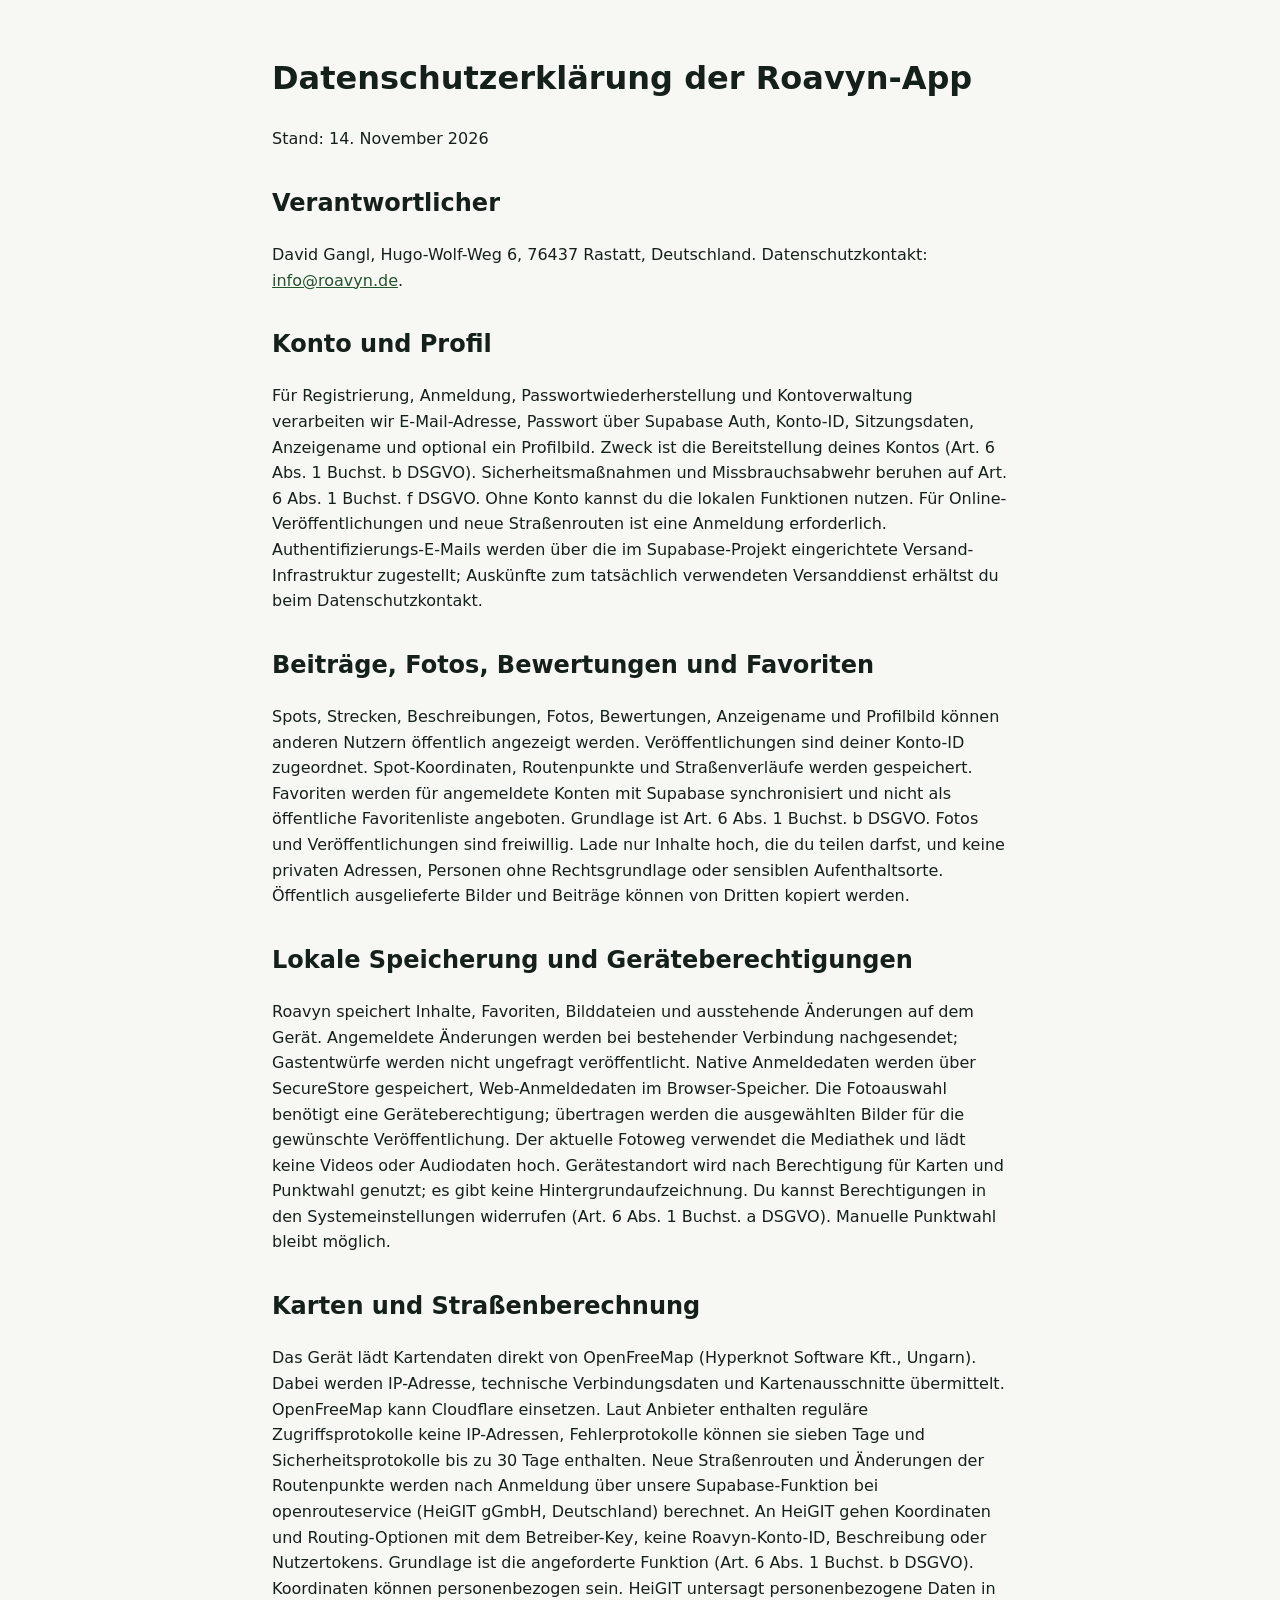
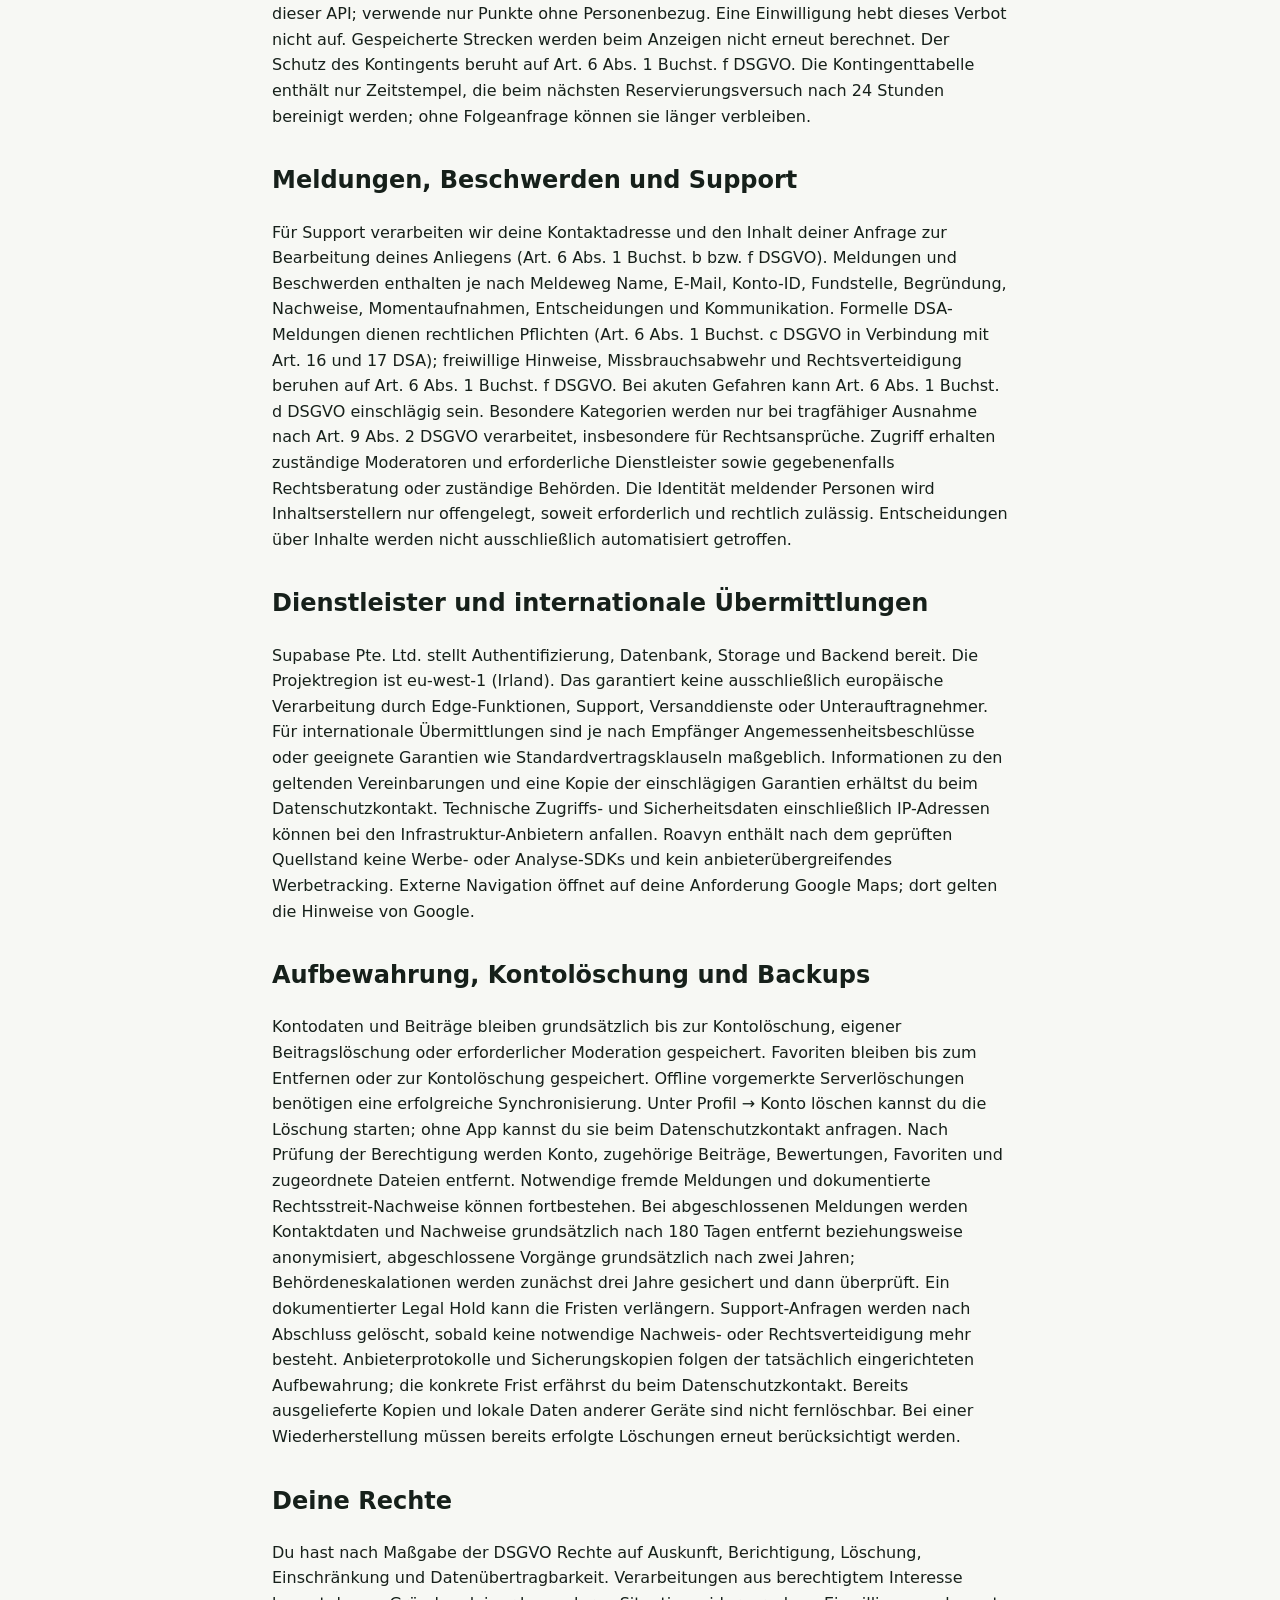
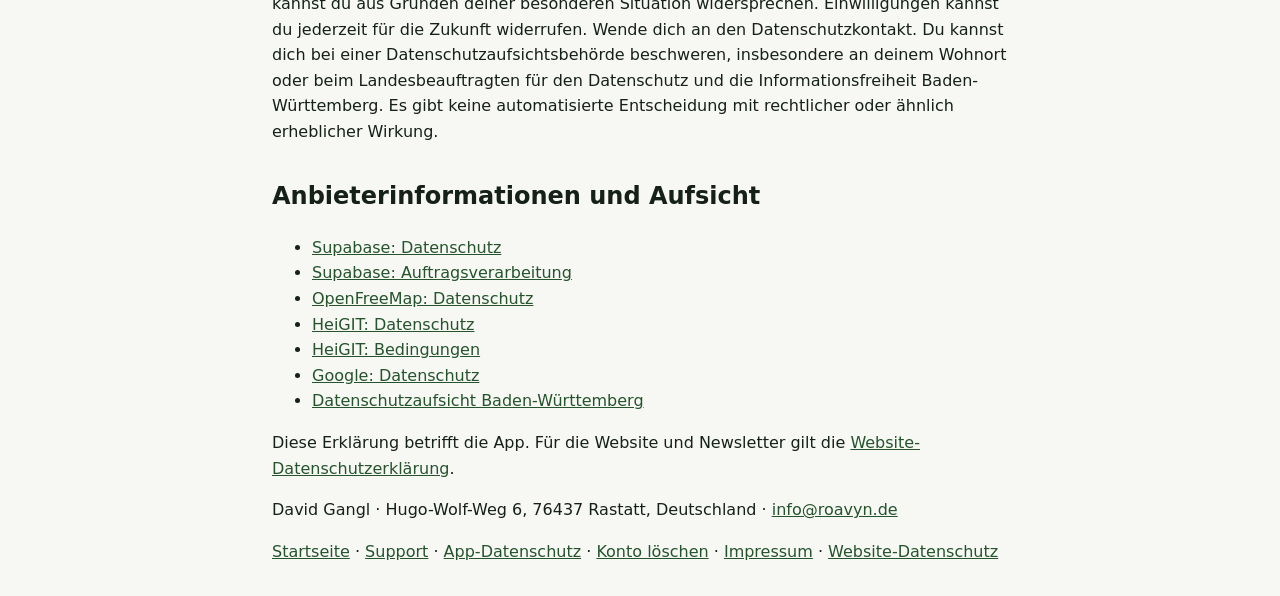
==== app-datenschutz/index.html @ ca711787 "Publish public app support privacy and account deletion pages" ====
<!doctype html>
<html lang="de"><meta charset="utf-8"><meta name="viewport" content="width=device-width, initial-scale=1"><title>App-Datenschutz – Roavyn</title><style>body{margin:0 auto;max-width:46rem;padding:2rem 1.25rem;font:1rem/1.6 system-ui,sans-serif;color:#16201a;background:#f7f8f4}a{color:#24532c}h2{margin-top:2rem}</style><main><h1>Datenschutzerklärung der Roavyn-App</h1><p>Stand: 14. November 2026</p><h2>Verantwortlicher</h2><p>David Gangl, Hugo-Wolf-Weg 6, 76437 Rastatt, Deutschland. Datenschutzkontakt: <a href="mailto:info@roavyn.de">info@roavyn.de</a>.</p><h2>Konto und Profil</h2><p>Für Registrierung, Anmeldung, Passwortwiederherstellung und Kontoverwaltung verarbeiten wir E-Mail-Adresse, Passwort über Supabase Auth, Konto-ID, Sitzungsdaten, Anzeigename und optional ein Profilbild. Zweck ist die Bereitstellung deines Kontos (Art. 6 Abs. 1 Buchst. b DSGVO). Sicherheitsmaßnahmen und Missbrauchsabwehr beruhen auf Art. 6 Abs. 1 Buchst. f DSGVO. Ohne Konto kannst du die lokalen Funktionen nutzen. Für Online-Veröffentlichungen und neue Straßenrouten ist eine Anmeldung erforderlich. Authentifizierungs-E-Mails werden über die im Supabase-Projekt eingerichtete Versand-Infrastruktur zugestellt; Auskünfte zum tatsächlich verwendeten Versanddienst erhältst du beim Datenschutzkontakt.</p><h2>Beiträge, Fotos, Bewertungen und Favoriten</h2><p>Spots, Strecken, Beschreibungen, Fotos, Bewertungen, Anzeigename und Profilbild können anderen Nutzern öffentlich angezeigt werden. Veröffentlichungen sind deiner Konto-ID zugeordnet. Spot-Koordinaten, Routenpunkte und Straßenverläufe werden gespeichert. Favoriten werden für angemeldete Konten mit Supabase synchronisiert und nicht als öffentliche Favoritenliste angeboten. Grundlage ist Art. 6 Abs. 1 Buchst. b DSGVO. Fotos und Veröffentlichungen sind freiwillig. Lade nur Inhalte hoch, die du teilen darfst, und keine privaten Adressen, Personen ohne Rechtsgrundlage oder sensiblen Aufenthaltsorte. Öffentlich ausgelieferte Bilder und Beiträge können von Dritten kopiert werden.</p><h2>Lokale Speicherung und Geräteberechtigungen</h2><p>Roavyn speichert Inhalte, Favoriten, Bilddateien und ausstehende Änderungen auf dem Gerät. Angemeldete Änderungen werden bei bestehender Verbindung nachgesendet; Gastentwürfe werden nicht ungefragt veröffentlicht. Native Anmeldedaten werden über SecureStore gespeichert, Web-Anmeldedaten im Browser-Speicher. Die Fotoauswahl benötigt eine Geräteberechtigung; übertragen werden die ausgewählten Bilder für die gewünschte Veröffentlichung. Der aktuelle Fotoweg verwendet die Mediathek und lädt keine Videos oder Audiodaten hoch. Gerätestandort wird nach Berechtigung für Karten und Punktwahl genutzt; es gibt keine Hintergrundaufzeichnung. Du kannst Berechtigungen in den Systemeinstellungen widerrufen (Art. 6 Abs. 1 Buchst. a DSGVO). Manuelle Punktwahl bleibt möglich.</p><h2>Karten und Straßenberechnung</h2><p>Das Gerät lädt Kartendaten direkt von OpenFreeMap (Hyperknot Software Kft., Ungarn). Dabei werden IP-Adresse, technische Verbindungsdaten und Kartenausschnitte übermittelt. OpenFreeMap kann Cloudflare einsetzen. Laut Anbieter enthalten reguläre Zugriffsprotokolle keine IP-Adressen, Fehlerprotokolle können sie sieben Tage und Sicherheitsprotokolle bis zu 30 Tage enthalten. Neue Straßenrouten und Änderungen der Routenpunkte werden nach Anmeldung über unsere Supabase-Funktion bei openrouteservice (HeiGIT gGmbH, Deutschland) berechnet. An HeiGIT gehen Koordinaten und Routing-Optionen mit dem Betreiber-Key, keine Roavyn-Konto-ID, Beschreibung oder Nutzertokens. Grundlage ist die angeforderte Funktion (Art. 6 Abs. 1 Buchst. b DSGVO). Koordinaten können personenbezogen sein. HeiGIT untersagt personenbezogene Daten in dieser API; verwende nur Punkte ohne Personenbezug. Eine Einwilligung hebt dieses Verbot nicht auf. Gespeicherte Strecken werden beim Anzeigen nicht erneut berechnet. Der Schutz des Kontingents beruht auf Art. 6 Abs. 1 Buchst. f DSGVO. Die Kontingenttabelle enthält nur Zeitstempel, die beim nächsten Reservierungsversuch nach 24 Stunden bereinigt werden; ohne Folgeanfrage können sie länger verbleiben.</p><h2>Meldungen, Beschwerden und Support</h2><p>Für Support verarbeiten wir deine Kontaktadresse und den Inhalt deiner Anfrage zur Bearbeitung deines Anliegens (Art. 6 Abs. 1 Buchst. b bzw. f DSGVO). Meldungen und Beschwerden enthalten je nach Meldeweg Name, E-Mail, Konto-ID, Fundstelle, Begründung, Nachweise, Momentaufnahmen, Entscheidungen und Kommunikation. Formelle DSA-Meldungen dienen rechtlichen Pflichten (Art. 6 Abs. 1 Buchst. c DSGVO in Verbindung mit Art. 16 und 17 DSA); freiwillige Hinweise, Missbrauchsabwehr und Rechtsverteidigung beruhen auf Art. 6 Abs. 1 Buchst. f DSGVO. Bei akuten Gefahren kann Art. 6 Abs. 1 Buchst. d DSGVO einschlägig sein. Besondere Kategorien werden nur bei tragfähiger Ausnahme nach Art. 9 Abs. 2 DSGVO verarbeitet, insbesondere für Rechtsansprüche. Zugriff erhalten zuständige Moderatoren und erforderliche Dienstleister sowie gegebenenfalls Rechtsberatung oder zuständige Behörden. Die Identität meldender Personen wird Inhaltserstellern nur offengelegt, soweit erforderlich und rechtlich zulässig. Entscheidungen über Inhalte werden nicht ausschließlich automatisiert getroffen.</p><h2>Dienstleister und internationale Übermittlungen</h2><p>Supabase Pte. Ltd. stellt Authentifizierung, Datenbank, Storage und Backend bereit. Die Projektregion ist eu-west-1 (Irland). Das garantiert keine ausschließlich europäische Verarbeitung durch Edge-Funktionen, Support, Versanddienste oder Unterauftragnehmer. Für internationale Übermittlungen sind je nach Empfänger Angemessenheitsbeschlüsse oder geeignete Garantien wie Standardvertragsklauseln maßgeblich. Informationen zu den geltenden Vereinbarungen und eine Kopie der einschlägigen Garantien erhältst du beim Datenschutzkontakt. Technische Zugriffs- und Sicherheitsdaten einschließlich IP-Adressen können bei den Infrastruktur-Anbietern anfallen. Roavyn enthält nach dem geprüften Quellstand keine Werbe- oder Analyse-SDKs und kein anbieterübergreifendes Werbetracking. Externe Navigation öffnet auf deine Anforderung Google Maps; dort gelten die Hinweise von Google.</p><h2>Aufbewahrung, Kontolöschung und Backups</h2><p>Kontodaten und Beiträge bleiben grundsätzlich bis zur Kontolöschung, eigener Beitragslöschung oder erforderlicher Moderation gespeichert. Favoriten bleiben bis zum Entfernen oder zur Kontolöschung gespeichert. Offline vorgemerkte Serverlöschungen benötigen eine erfolgreiche Synchronisierung. Unter Profil → Konto löschen kannst du die Löschung starten; ohne App kannst du sie beim Datenschutzkontakt anfragen. Nach Prüfung der Berechtigung werden Konto, zugehörige Beiträge, Bewertungen, Favoriten und zugeordnete Dateien entfernt. Notwendige fremde Meldungen und dokumentierte Rechtsstreit-Nachweise können fortbestehen. Bei abgeschlossenen Meldungen werden Kontaktdaten und Nachweise grundsätzlich nach 180 Tagen entfernt beziehungsweise anonymisiert, abgeschlossene Vorgänge grundsätzlich nach zwei Jahren; Behördeneskalationen werden zunächst drei Jahre gesichert und dann überprüft. Ein dokumentierter Legal Hold kann die Fristen verlängern. Support-Anfragen werden nach Abschluss gelöscht, sobald keine notwendige Nachweis- oder Rechtsverteidigung mehr besteht. Anbieterprotokolle und Sicherungskopien folgen der tatsächlich eingerichteten Aufbewahrung; die konkrete Frist erfährst du beim Datenschutzkontakt. Bereits ausgelieferte Kopien und lokale Daten anderer Geräte sind nicht fernlöschbar. Bei einer Wiederherstellung müssen bereits erfolgte Löschungen erneut berücksichtigt werden.</p><h2>Deine Rechte</h2><p>Du hast nach Maßgabe der DSGVO Rechte auf Auskunft, Berichtigung, Löschung, Einschränkung und Datenübertragbarkeit. Verarbeitungen aus berechtigtem Interesse kannst du aus Gründen deiner besonderen Situation widersprechen. Einwilligungen kannst du jederzeit für die Zukunft widerrufen. Wende dich an den Datenschutzkontakt. Du kannst dich bei einer Datenschutzaufsichtsbehörde beschweren, insbesondere an deinem Wohnort oder beim Landesbeauftragten für den Datenschutz und die Informationsfreiheit Baden-Württemberg. Es gibt keine automatisierte Entscheidung mit rechtlicher oder ähnlich erheblicher Wirkung.</p><h2>Anbieterinformationen und Aufsicht</h2><ul><li><a href="https://supabase.com/privacy">Supabase: Datenschutz</a></li><li><a href="https://supabase.com/legal/dpa">Supabase: Auftragsverarbeitung</a></li><li><a href="https://openfreemap.org/privacy/">OpenFreeMap: Datenschutz</a></li><li><a href="https://heigit.org/privacy-policy/">HeiGIT: Datenschutz</a></li><li><a href="https://account.heigit.org/info/tos">HeiGIT: Bedingungen</a></li><li><a href="https://policies.google.com/privacy">Google: Datenschutz</a></li><li><a href="https://www.baden-wuerttemberg.datenschutz.de/">Datenschutzaufsicht Baden-Württemberg</a></li></ul><p>Diese Erklärung betrifft die App. Für die Website und Newsletter gilt die <a href="/datenschutz.html">Website-Datenschutzerklärung</a>.</p><footer><p>David Gangl · Hugo-Wolf-Weg 6, 76437 Rastatt, Deutschland · <a href="mailto:info@roavyn.de">info@roavyn.de</a></p><nav aria-label="Support und Rechtliches"><a href="/">Startseite</a> · <a href="/support/">Support</a> · <a href="/app-datenschutz/">App-Datenschutz</a> · <a href="/konto-loeschen/">Konto löschen</a> · <a href="/impressum.html">Impressum</a> · <a href="/datenschutz.html">Website-Datenschutz</a></nav></footer></main></html>
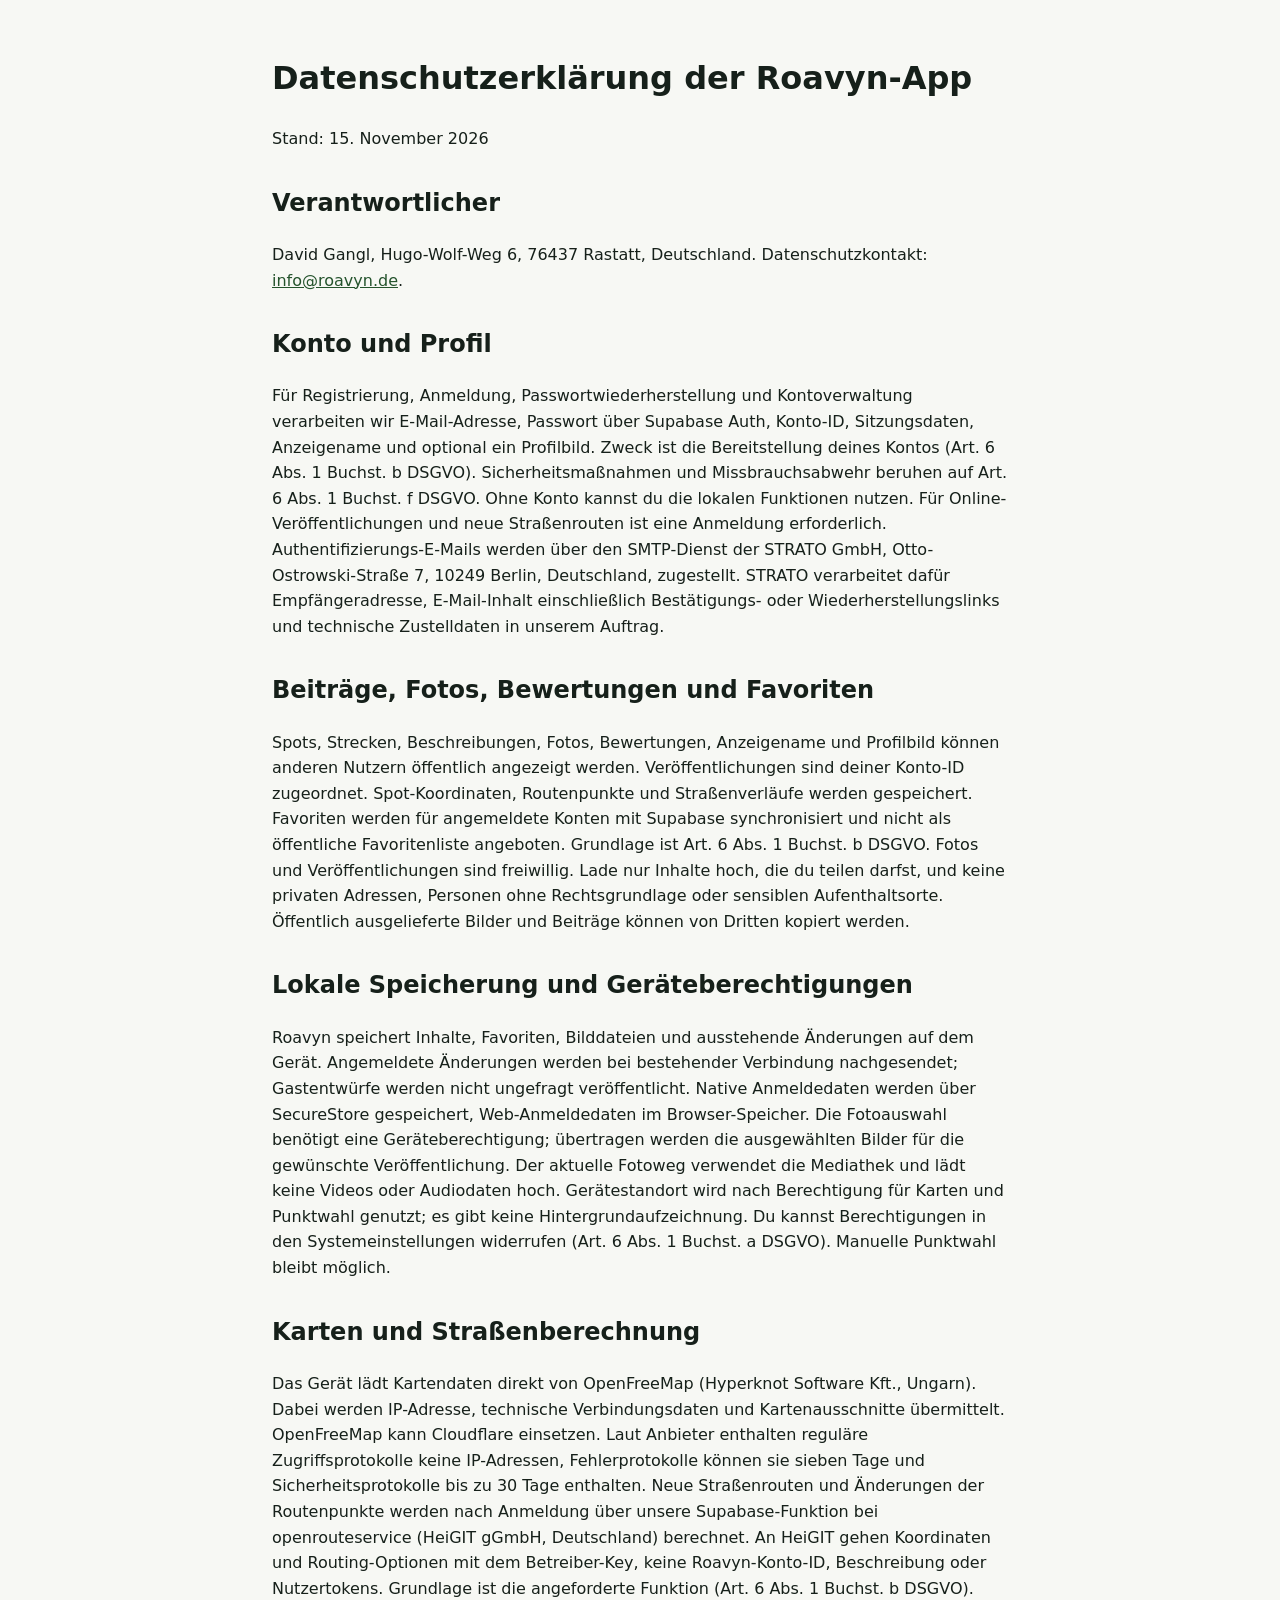
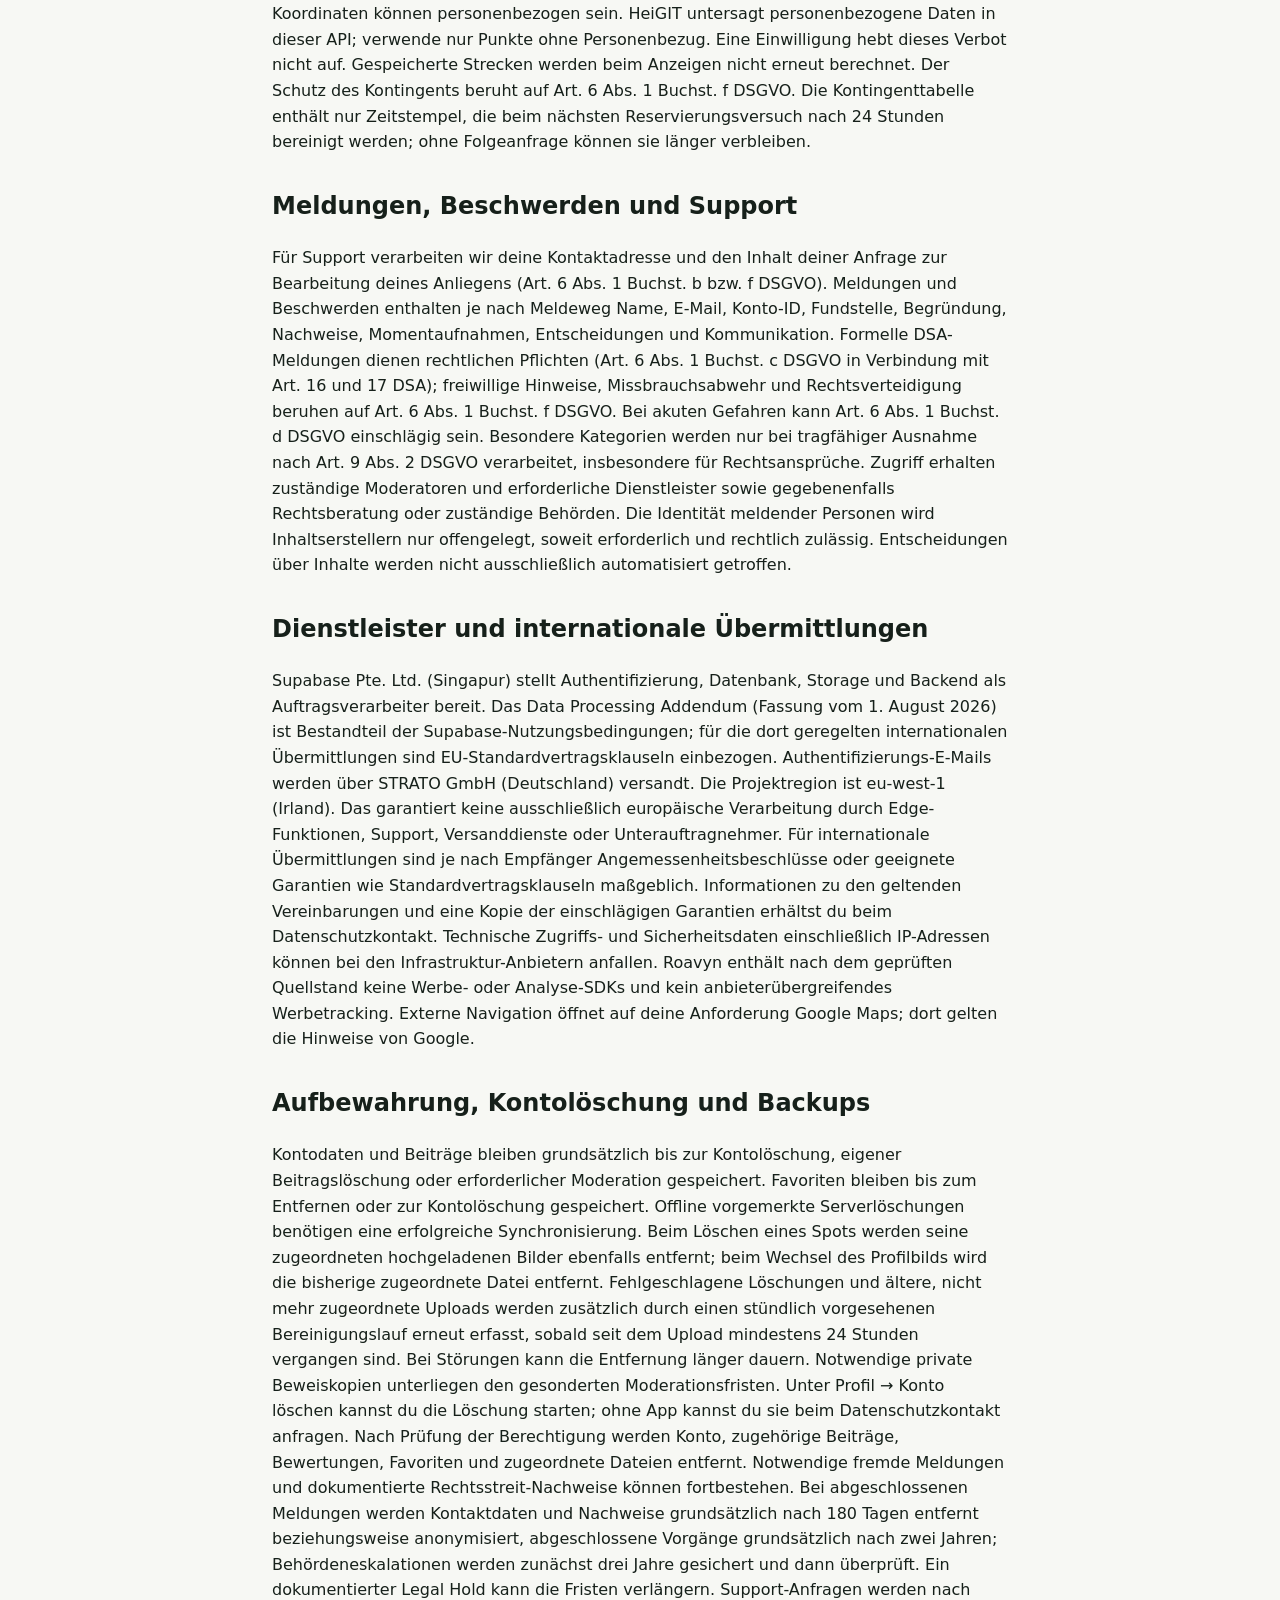
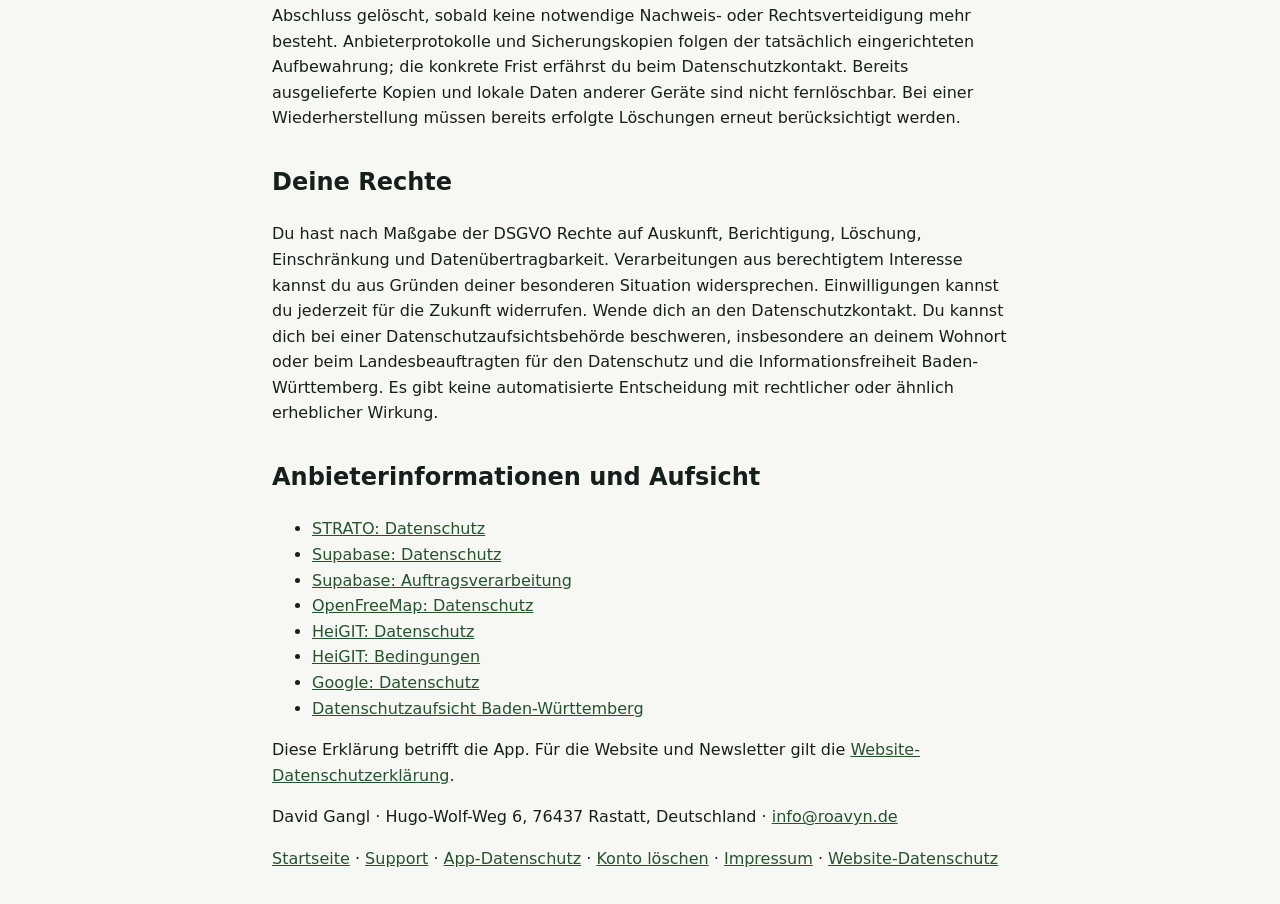
==== commit f7d71c18: "Clarify app privacy providers and image deletion" ====
--- a/app-datenschutz/index.html
+++ b/app-datenschutz/index.html
@@ -1,2 +1,2 @@
 <!doctype html>
-<html lang="de"><meta charset="utf-8"><meta name="viewport" content="width=device-width, initial-scale=1"><title>App-Datenschutz – Roavyn</title><style>body{margin:0 auto;max-width:46rem;padding:2rem 1.25rem;font:1rem/1.6 system-ui,sans-serif;color:#16201a;background:#f7f8f4}a{color:#24532c}h2{margin-top:2rem}</style><main><h1>Datenschutzerklärung der Roavyn-App</h1><p>Stand: 14. November 2026</p><h2>Verantwortlicher</h2><p>David Gangl, Hugo-Wolf-Weg 6, 76437 Rastatt, Deutschland. Datenschutzkontakt: <a href="mailto:info@roavyn.de">info@roavyn.de</a>.</p><h2>Konto und Profil</h2><p>Für Registrierung, Anmeldung, Passwortwiederherstellung und Kontoverwaltung verarbeiten wir E-Mail-Adresse, Passwort über Supabase Auth, Konto-ID, Sitzungsdaten, Anzeigename und optional ein Profilbild. Zweck ist die Bereitstellung deines Kontos (Art. 6 Abs. 1 Buchst. b DSGVO). Sicherheitsmaßnahmen und Missbrauchsabwehr beruhen auf Art. 6 Abs. 1 Buchst. f DSGVO. Ohne Konto kannst du die lokalen Funktionen nutzen. Für Online-Veröffentlichungen und neue Straßenrouten ist eine Anmeldung erforderlich. Authentifizierungs-E-Mails werden über die im Supabase-Projekt eingerichtete Versand-Infrastruktur zugestellt; Auskünfte zum tatsächlich verwendeten Versanddienst erhältst du beim Datenschutzkontakt.</p><h2>Beiträge, Fotos, Bewertungen und Favoriten</h2><p>Spots, Strecken, Beschreibungen, Fotos, Bewertungen, Anzeigename und Profilbild können anderen Nutzern öffentlich angezeigt werden. Veröffentlichungen sind deiner Konto-ID zugeordnet. Spot-Koordinaten, Routenpunkte und Straßenverläufe werden gespeichert. Favoriten werden für angemeldete Konten mit Supabase synchronisiert und nicht als öffentliche Favoritenliste angeboten. Grundlage ist Art. 6 Abs. 1 Buchst. b DSGVO. Fotos und Veröffentlichungen sind freiwillig. Lade nur Inhalte hoch, die du teilen darfst, und keine privaten Adressen, Personen ohne Rechtsgrundlage oder sensiblen Aufenthaltsorte. Öffentlich ausgelieferte Bilder und Beiträge können von Dritten kopiert werden.</p><h2>Lokale Speicherung und Geräteberechtigungen</h2><p>Roavyn speichert Inhalte, Favoriten, Bilddateien und ausstehende Änderungen auf dem Gerät. Angemeldete Änderungen werden bei bestehender Verbindung nachgesendet; Gastentwürfe werden nicht ungefragt veröffentlicht. Native Anmeldedaten werden über SecureStore gespeichert, Web-Anmeldedaten im Browser-Speicher. Die Fotoauswahl benötigt eine Geräteberechtigung; übertragen werden die ausgewählten Bilder für die gewünschte Veröffentlichung. Der aktuelle Fotoweg verwendet die Mediathek und lädt keine Videos oder Audiodaten hoch. Gerätestandort wird nach Berechtigung für Karten und Punktwahl genutzt; es gibt keine Hintergrundaufzeichnung. Du kannst Berechtigungen in den Systemeinstellungen widerrufen (Art. 6 Abs. 1 Buchst. a DSGVO). Manuelle Punktwahl bleibt möglich.</p><h2>Karten und Straßenberechnung</h2><p>Das Gerät lädt Kartendaten direkt von OpenFreeMap (Hyperknot Software Kft., Ungarn). Dabei werden IP-Adresse, technische Verbindungsdaten und Kartenausschnitte übermittelt. OpenFreeMap kann Cloudflare einsetzen. Laut Anbieter enthalten reguläre Zugriffsprotokolle keine IP-Adressen, Fehlerprotokolle können sie sieben Tage und Sicherheitsprotokolle bis zu 30 Tage enthalten. Neue Straßenrouten und Änderungen der Routenpunkte werden nach Anmeldung über unsere Supabase-Funktion bei openrouteservice (HeiGIT gGmbH, Deutschland) berechnet. An HeiGIT gehen Koordinaten und Routing-Optionen mit dem Betreiber-Key, keine Roavyn-Konto-ID, Beschreibung oder Nutzertokens. Grundlage ist die angeforderte Funktion (Art. 6 Abs. 1 Buchst. b DSGVO). Koordinaten können personenbezogen sein. HeiGIT untersagt personenbezogene Daten in dieser API; verwende nur Punkte ohne Personenbezug. Eine Einwilligung hebt dieses Verbot nicht auf. Gespeicherte Strecken werden beim Anzeigen nicht erneut berechnet. Der Schutz des Kontingents beruht auf Art. 6 Abs. 1 Buchst. f DSGVO. Die Kontingenttabelle enthält nur Zeitstempel, die beim nächsten Reservierungsversuch nach 24 Stunden bereinigt werden; ohne Folgeanfrage können sie länger verbleiben.</p><h2>Meldungen, Beschwerden und Support</h2><p>Für Support verarbeiten wir deine Kontaktadresse und den Inhalt deiner Anfrage zur Bearbeitung deines Anliegens (Art. 6 Abs. 1 Buchst. b bzw. f DSGVO). Meldungen und Beschwerden enthalten je nach Meldeweg Name, E-Mail, Konto-ID, Fundstelle, Begründung, Nachweise, Momentaufnahmen, Entscheidungen und Kommunikation. Formelle DSA-Meldungen dienen rechtlichen Pflichten (Art. 6 Abs. 1 Buchst. c DSGVO in Verbindung mit Art. 16 und 17 DSA); freiwillige Hinweise, Missbrauchsabwehr und Rechtsverteidigung beruhen auf Art. 6 Abs. 1 Buchst. f DSGVO. Bei akuten Gefahren kann Art. 6 Abs. 1 Buchst. d DSGVO einschlägig sein. Besondere Kategorien werden nur bei tragfähiger Ausnahme nach Art. 9 Abs. 2 DSGVO verarbeitet, insbesondere für Rechtsansprüche. Zugriff erhalten zuständige Moderatoren und erforderliche Dienstleister sowie gegebenenfalls Rechtsberatung oder zuständige Behörden. Die Identität meldender Personen wird Inhaltserstellern nur offengelegt, soweit erforderlich und rechtlich zulässig. Entscheidungen über Inhalte werden nicht ausschließlich automatisiert getroffen.</p><h2>Dienstleister und internationale Übermittlungen</h2><p>Supabase Pte. Ltd. stellt Authentifizierung, Datenbank, Storage und Backend bereit. Die Projektregion ist eu-west-1 (Irland). Das garantiert keine ausschließlich europäische Verarbeitung durch Edge-Funktionen, Support, Versanddienste oder Unterauftragnehmer. Für internationale Übermittlungen sind je nach Empfänger Angemessenheitsbeschlüsse oder geeignete Garantien wie Standardvertragsklauseln maßgeblich. Informationen zu den geltenden Vereinbarungen und eine Kopie der einschlägigen Garantien erhältst du beim Datenschutzkontakt. Technische Zugriffs- und Sicherheitsdaten einschließlich IP-Adressen können bei den Infrastruktur-Anbietern anfallen. Roavyn enthält nach dem geprüften Quellstand keine Werbe- oder Analyse-SDKs und kein anbieterübergreifendes Werbetracking. Externe Navigation öffnet auf deine Anforderung Google Maps; dort gelten die Hinweise von Google.</p><h2>Aufbewahrung, Kontolöschung und Backups</h2><p>Kontodaten und Beiträge bleiben grundsätzlich bis zur Kontolöschung, eigener Beitragslöschung oder erforderlicher Moderation gespeichert. Favoriten bleiben bis zum Entfernen oder zur Kontolöschung gespeichert. Offline vorgemerkte Serverlöschungen benötigen eine erfolgreiche Synchronisierung. Unter Profil → Konto löschen kannst du die Löschung starten; ohne App kannst du sie beim Datenschutzkontakt anfragen. Nach Prüfung der Berechtigung werden Konto, zugehörige Beiträge, Bewertungen, Favoriten und zugeordnete Dateien entfernt. Notwendige fremde Meldungen und dokumentierte Rechtsstreit-Nachweise können fortbestehen. Bei abgeschlossenen Meldungen werden Kontaktdaten und Nachweise grundsätzlich nach 180 Tagen entfernt beziehungsweise anonymisiert, abgeschlossene Vorgänge grundsätzlich nach zwei Jahren; Behördeneskalationen werden zunächst drei Jahre gesichert und dann überprüft. Ein dokumentierter Legal Hold kann die Fristen verlängern. Support-Anfragen werden nach Abschluss gelöscht, sobald keine notwendige Nachweis- oder Rechtsverteidigung mehr besteht. Anbieterprotokolle und Sicherungskopien folgen der tatsächlich eingerichteten Aufbewahrung; die konkrete Frist erfährst du beim Datenschutzkontakt. Bereits ausgelieferte Kopien und lokale Daten anderer Geräte sind nicht fernlöschbar. Bei einer Wiederherstellung müssen bereits erfolgte Löschungen erneut berücksichtigt werden.</p><h2>Deine Rechte</h2><p>Du hast nach Maßgabe der DSGVO Rechte auf Auskunft, Berichtigung, Löschung, Einschränkung und Datenübertragbarkeit. Verarbeitungen aus berechtigtem Interesse kannst du aus Gründen deiner besonderen Situation widersprechen. Einwilligungen kannst du jederzeit für die Zukunft widerrufen. Wende dich an den Datenschutzkontakt. Du kannst dich bei einer Datenschutzaufsichtsbehörde beschweren, insbesondere an deinem Wohnort oder beim Landesbeauftragten für den Datenschutz und die Informationsfreiheit Baden-Württemberg. Es gibt keine automatisierte Entscheidung mit rechtlicher oder ähnlich erheblicher Wirkung.</p><h2>Anbieterinformationen und Aufsicht</h2><ul><li><a href="https://supabase.com/privacy">Supabase: Datenschutz</a></li><li><a href="https://supabase.com/legal/dpa">Supabase: Auftragsverarbeitung</a></li><li><a href="https://openfreemap.org/privacy/">OpenFreeMap: Datenschutz</a></li><li><a href="https://heigit.org/privacy-policy/">HeiGIT: Datenschutz</a></li><li><a href="https://account.heigit.org/info/tos">HeiGIT: Bedingungen</a></li><li><a href="https://policies.google.com/privacy">Google: Datenschutz</a></li><li><a href="https://www.baden-wuerttemberg.datenschutz.de/">Datenschutzaufsicht Baden-Württemberg</a></li></ul><p>Diese Erklärung betrifft die App. Für die Website und Newsletter gilt die <a href="/datenschutz.html">Website-Datenschutzerklärung</a>.</p><footer><p>David Gangl · Hugo-Wolf-Weg 6, 76437 Rastatt, Deutschland · <a href="mailto:info@roavyn.de">info@roavyn.de</a></p><nav aria-label="Support und Rechtliches"><a href="/">Startseite</a> · <a href="/support/">Support</a> · <a href="/app-datenschutz/">App-Datenschutz</a> · <a href="/konto-loeschen/">Konto löschen</a> · <a href="/impressum.html">Impressum</a> · <a href="/datenschutz.html">Website-Datenschutz</a></nav></footer></main></html>
+<html lang="de"><meta charset="utf-8"><meta name="viewport" content="width=device-width, initial-scale=1"><title>App-Datenschutz – Roavyn</title><style>body{margin:0 auto;max-width:46rem;padding:2rem 1.25rem;font:1rem/1.6 system-ui,sans-serif;color:#16201a;background:#f7f8f4}a{color:#24532c}h2{margin-top:2rem}</style><main><h1>Datenschutzerklärung der Roavyn-App</h1><p>Stand: 15. November 2026</p><h2>Verantwortlicher</h2><p>David Gangl, Hugo-Wolf-Weg 6, 76437 Rastatt, Deutschland. Datenschutzkontakt: <a href="mailto:info@roavyn.de">info@roavyn.de</a>.</p><h2>Konto und Profil</h2><p>Für Registrierung, Anmeldung, Passwortwiederherstellung und Kontoverwaltung verarbeiten wir E-Mail-Adresse, Passwort über Supabase Auth, Konto-ID, Sitzungsdaten, Anzeigename und optional ein Profilbild. Zweck ist die Bereitstellung deines Kontos (Art. 6 Abs. 1 Buchst. b DSGVO). Sicherheitsmaßnahmen und Missbrauchsabwehr beruhen auf Art. 6 Abs. 1 Buchst. f DSGVO. Ohne Konto kannst du die lokalen Funktionen nutzen. Für Online-Veröffentlichungen und neue Straßenrouten ist eine Anmeldung erforderlich. Authentifizierungs-E-Mails werden über den SMTP-Dienst der STRATO GmbH, Otto-Ostrowski-Straße 7, 10249 Berlin, Deutschland, zugestellt. STRATO verarbeitet dafür Empfängeradresse, E-Mail-Inhalt einschließlich Bestätigungs- oder Wiederherstellungslinks und technische Zustelldaten in unserem Auftrag.</p><h2>Beiträge, Fotos, Bewertungen und Favoriten</h2><p>Spots, Strecken, Beschreibungen, Fotos, Bewertungen, Anzeigename und Profilbild können anderen Nutzern öffentlich angezeigt werden. Veröffentlichungen sind deiner Konto-ID zugeordnet. Spot-Koordinaten, Routenpunkte und Straßenverläufe werden gespeichert. Favoriten werden für angemeldete Konten mit Supabase synchronisiert und nicht als öffentliche Favoritenliste angeboten. Grundlage ist Art. 6 Abs. 1 Buchst. b DSGVO. Fotos und Veröffentlichungen sind freiwillig. Lade nur Inhalte hoch, die du teilen darfst, und keine privaten Adressen, Personen ohne Rechtsgrundlage oder sensiblen Aufenthaltsorte. Öffentlich ausgelieferte Bilder und Beiträge können von Dritten kopiert werden.</p><h2>Lokale Speicherung und Geräteberechtigungen</h2><p>Roavyn speichert Inhalte, Favoriten, Bilddateien und ausstehende Änderungen auf dem Gerät. Angemeldete Änderungen werden bei bestehender Verbindung nachgesendet; Gastentwürfe werden nicht ungefragt veröffentlicht. Native Anmeldedaten werden über SecureStore gespeichert, Web-Anmeldedaten im Browser-Speicher. Die Fotoauswahl benötigt eine Geräteberechtigung; übertragen werden die ausgewählten Bilder für die gewünschte Veröffentlichung. Der aktuelle Fotoweg verwendet die Mediathek und lädt keine Videos oder Audiodaten hoch. Gerätestandort wird nach Berechtigung für Karten und Punktwahl genutzt; es gibt keine Hintergrundaufzeichnung. Du kannst Berechtigungen in den Systemeinstellungen widerrufen (Art. 6 Abs. 1 Buchst. a DSGVO). Manuelle Punktwahl bleibt möglich.</p><h2>Karten und Straßenberechnung</h2><p>Das Gerät lädt Kartendaten direkt von OpenFreeMap (Hyperknot Software Kft., Ungarn). Dabei werden IP-Adresse, technische Verbindungsdaten und Kartenausschnitte übermittelt. OpenFreeMap kann Cloudflare einsetzen. Laut Anbieter enthalten reguläre Zugriffsprotokolle keine IP-Adressen, Fehlerprotokolle können sie sieben Tage und Sicherheitsprotokolle bis zu 30 Tage enthalten. Neue Straßenrouten und Änderungen der Routenpunkte werden nach Anmeldung über unsere Supabase-Funktion bei openrouteservice (HeiGIT gGmbH, Deutschland) berechnet. An HeiGIT gehen Koordinaten und Routing-Optionen mit dem Betreiber-Key, keine Roavyn-Konto-ID, Beschreibung oder Nutzertokens. Grundlage ist die angeforderte Funktion (Art. 6 Abs. 1 Buchst. b DSGVO). Koordinaten können personenbezogen sein. HeiGIT untersagt personenbezogene Daten in dieser API; verwende nur Punkte ohne Personenbezug. Eine Einwilligung hebt dieses Verbot nicht auf. Gespeicherte Strecken werden beim Anzeigen nicht erneut berechnet. Der Schutz des Kontingents beruht auf Art. 6 Abs. 1 Buchst. f DSGVO. Die Kontingenttabelle enthält nur Zeitstempel, die beim nächsten Reservierungsversuch nach 24 Stunden bereinigt werden; ohne Folgeanfrage können sie länger verbleiben.</p><h2>Meldungen, Beschwerden und Support</h2><p>Für Support verarbeiten wir deine Kontaktadresse und den Inhalt deiner Anfrage zur Bearbeitung deines Anliegens (Art. 6 Abs. 1 Buchst. b bzw. f DSGVO). Meldungen und Beschwerden enthalten je nach Meldeweg Name, E-Mail, Konto-ID, Fundstelle, Begründung, Nachweise, Momentaufnahmen, Entscheidungen und Kommunikation. Formelle DSA-Meldungen dienen rechtlichen Pflichten (Art. 6 Abs. 1 Buchst. c DSGVO in Verbindung mit Art. 16 und 17 DSA); freiwillige Hinweise, Missbrauchsabwehr und Rechtsverteidigung beruhen auf Art. 6 Abs. 1 Buchst. f DSGVO. Bei akuten Gefahren kann Art. 6 Abs. 1 Buchst. d DSGVO einschlägig sein. Besondere Kategorien werden nur bei tragfähiger Ausnahme nach Art. 9 Abs. 2 DSGVO verarbeitet, insbesondere für Rechtsansprüche. Zugriff erhalten zuständige Moderatoren und erforderliche Dienstleister sowie gegebenenfalls Rechtsberatung oder zuständige Behörden. Die Identität meldender Personen wird Inhaltserstellern nur offengelegt, soweit erforderlich und rechtlich zulässig. Entscheidungen über Inhalte werden nicht ausschließlich automatisiert getroffen.</p><h2>Dienstleister und internationale Übermittlungen</h2><p>Supabase Pte. Ltd. (Singapur) stellt Authentifizierung, Datenbank, Storage und Backend als Auftragsverarbeiter bereit. Das Data Processing Addendum (Fassung vom 1. August 2026) ist Bestandteil der Supabase-Nutzungsbedingungen; für die dort geregelten internationalen Übermittlungen sind EU-Standardvertragsklauseln einbezogen. Authentifizierungs-E-Mails werden über STRATO GmbH (Deutschland) versandt. Die Projektregion ist eu-west-1 (Irland). Das garantiert keine ausschließlich europäische Verarbeitung durch Edge-Funktionen, Support, Versanddienste oder Unterauftragnehmer. Für internationale Übermittlungen sind je nach Empfänger Angemessenheitsbeschlüsse oder geeignete Garantien wie Standardvertragsklauseln maßgeblich. Informationen zu den geltenden Vereinbarungen und eine Kopie der einschlägigen Garantien erhältst du beim Datenschutzkontakt. Technische Zugriffs- und Sicherheitsdaten einschließlich IP-Adressen können bei den Infrastruktur-Anbietern anfallen. Roavyn enthält nach dem geprüften Quellstand keine Werbe- oder Analyse-SDKs und kein anbieterübergreifendes Werbetracking. Externe Navigation öffnet auf deine Anforderung Google Maps; dort gelten die Hinweise von Google.</p><h2>Aufbewahrung, Kontolöschung und Backups</h2><p>Kontodaten und Beiträge bleiben grundsätzlich bis zur Kontolöschung, eigener Beitragslöschung oder erforderlicher Moderation gespeichert. Favoriten bleiben bis zum Entfernen oder zur Kontolöschung gespeichert. Offline vorgemerkte Serverlöschungen benötigen eine erfolgreiche Synchronisierung. Beim Löschen eines Spots werden seine zugeordneten hochgeladenen Bilder ebenfalls entfernt; beim Wechsel des Profilbilds wird die bisherige zugeordnete Datei entfernt. Fehlgeschlagene Löschungen und ältere, nicht mehr zugeordnete Uploads werden zusätzlich durch einen stündlich vorgesehenen Bereinigungslauf erneut erfasst, sobald seit dem Upload mindestens 24 Stunden vergangen sind. Bei Störungen kann die Entfernung länger dauern. Notwendige private Beweiskopien unterliegen den gesonderten Moderationsfristen. Unter Profil → Konto löschen kannst du die Löschung starten; ohne App kannst du sie beim Datenschutzkontakt anfragen. Nach Prüfung der Berechtigung werden Konto, zugehörige Beiträge, Bewertungen, Favoriten und zugeordnete Dateien entfernt. Notwendige fremde Meldungen und dokumentierte Rechtsstreit-Nachweise können fortbestehen. Bei abgeschlossenen Meldungen werden Kontaktdaten und Nachweise grundsätzlich nach 180 Tagen entfernt beziehungsweise anonymisiert, abgeschlossene Vorgänge grundsätzlich nach zwei Jahren; Behördeneskalationen werden zunächst drei Jahre gesichert und dann überprüft. Ein dokumentierter Legal Hold kann die Fristen verlängern. Support-Anfragen werden nach Abschluss gelöscht, sobald keine notwendige Nachweis- oder Rechtsverteidigung mehr besteht. Anbieterprotokolle und Sicherungskopien folgen der tatsächlich eingerichteten Aufbewahrung; die konkrete Frist erfährst du beim Datenschutzkontakt. Bereits ausgelieferte Kopien und lokale Daten anderer Geräte sind nicht fernlöschbar. Bei einer Wiederherstellung müssen bereits erfolgte Löschungen erneut berücksichtigt werden.</p><h2>Deine Rechte</h2><p>Du hast nach Maßgabe der DSGVO Rechte auf Auskunft, Berichtigung, Löschung, Einschränkung und Datenübertragbarkeit. Verarbeitungen aus berechtigtem Interesse kannst du aus Gründen deiner besonderen Situation widersprechen. Einwilligungen kannst du jederzeit für die Zukunft widerrufen. Wende dich an den Datenschutzkontakt. Du kannst dich bei einer Datenschutzaufsichtsbehörde beschweren, insbesondere an deinem Wohnort oder beim Landesbeauftragten für den Datenschutz und die Informationsfreiheit Baden-Württemberg. Es gibt keine automatisierte Entscheidung mit rechtlicher oder ähnlich erheblicher Wirkung.</p><h2>Anbieterinformationen und Aufsicht</h2><ul><li><a href="https://www.strato.de/datenschutz/">STRATO: Datenschutz</a></li><li><a href="https://supabase.com/privacy">Supabase: Datenschutz</a></li><li><a href="https://supabase.com/legal/dpa">Supabase: Auftragsverarbeitung</a></li><li><a href="https://openfreemap.org/privacy/">OpenFreeMap: Datenschutz</a></li><li><a href="https://heigit.org/privacy-policy/">HeiGIT: Datenschutz</a></li><li><a href="https://account.heigit.org/info/tos">HeiGIT: Bedingungen</a></li><li><a href="https://policies.google.com/privacy">Google: Datenschutz</a></li><li><a href="https://www.baden-wuerttemberg.datenschutz.de/">Datenschutzaufsicht Baden-Württemberg</a></li></ul><p>Diese Erklärung betrifft die App. Für die Website und Newsletter gilt die <a href="/datenschutz.html">Website-Datenschutzerklärung</a>.</p><footer><p>David Gangl · Hugo-Wolf-Weg 6, 76437 Rastatt, Deutschland · <a href="mailto:info@roavyn.de">info@roavyn.de</a></p><nav aria-label="Support und Rechtliches"><a href="/">Startseite</a> · <a href="/support/">Support</a> · <a href="/app-datenschutz/">App-Datenschutz</a> · <a href="/konto-loeschen/">Konto löschen</a> · <a href="/impressum.html">Impressum</a> · <a href="/datenschutz.html">Website-Datenschutz</a></nav></footer></main></html>
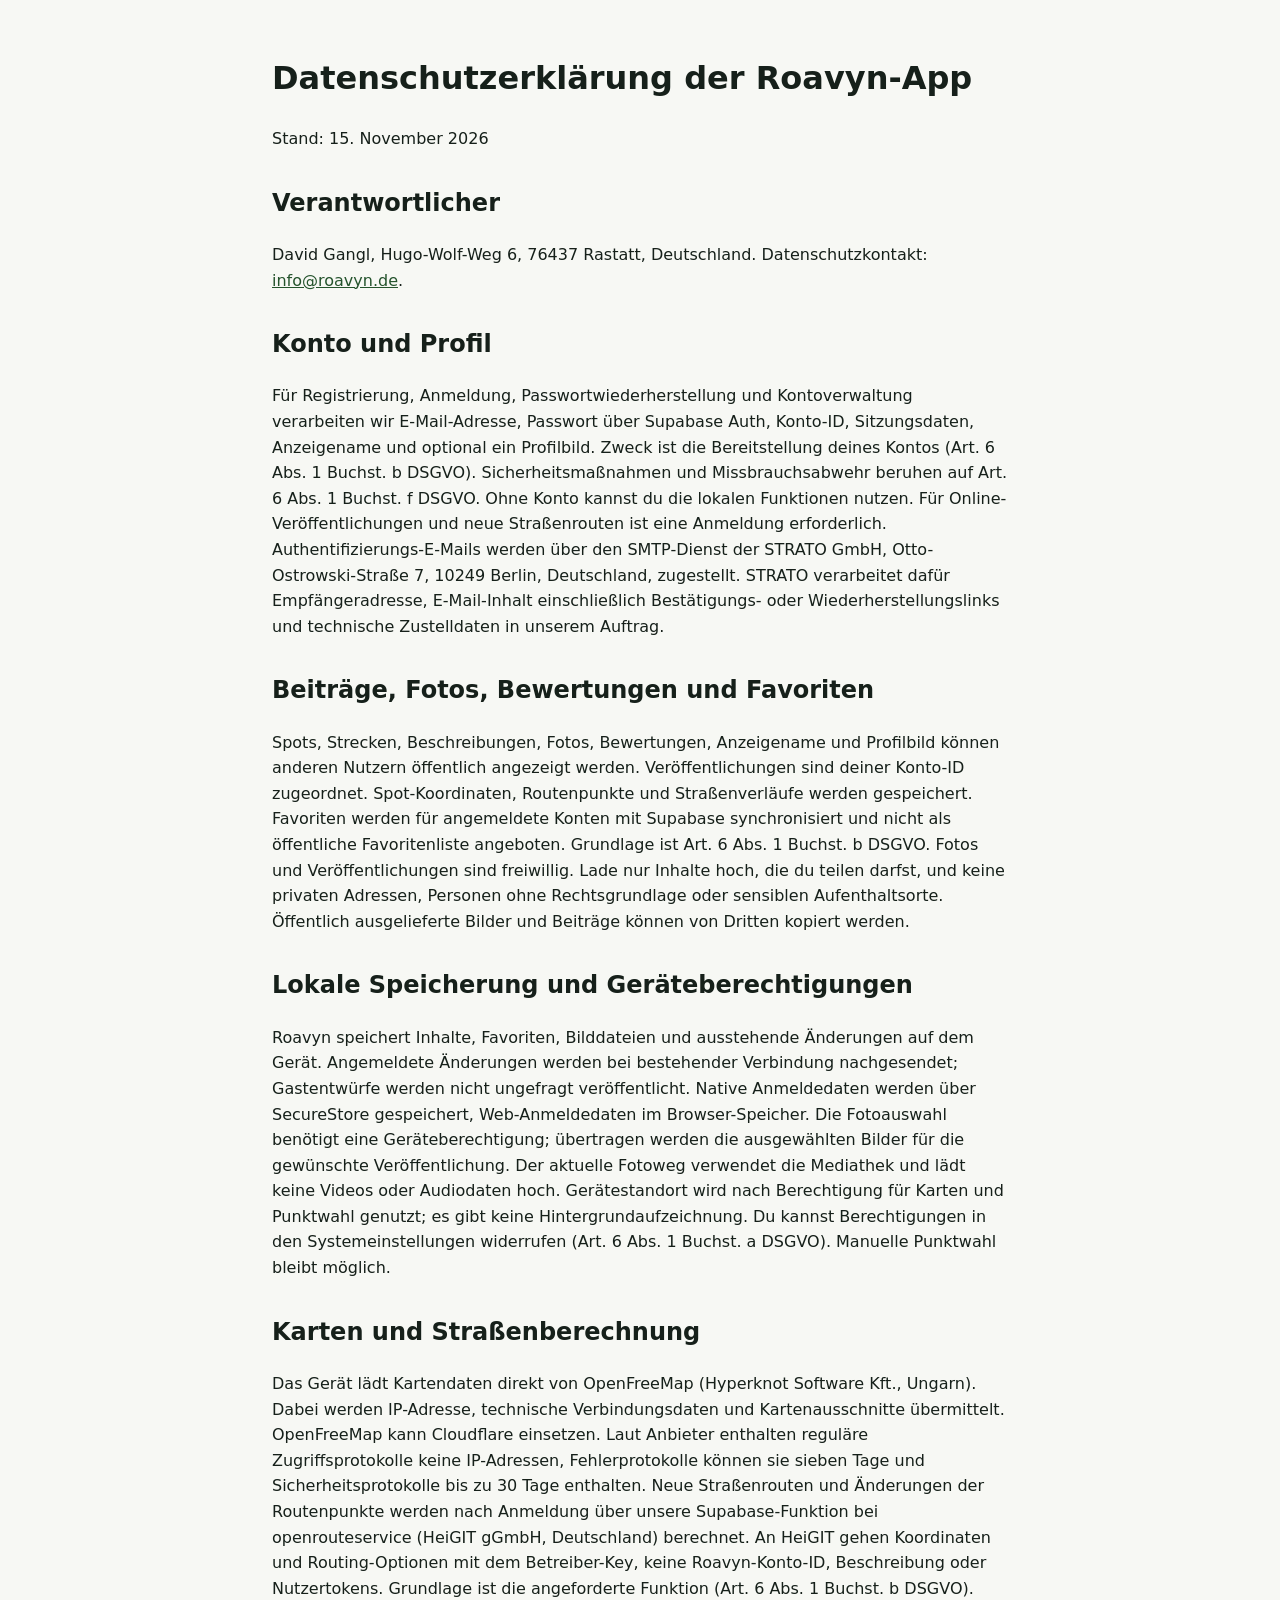
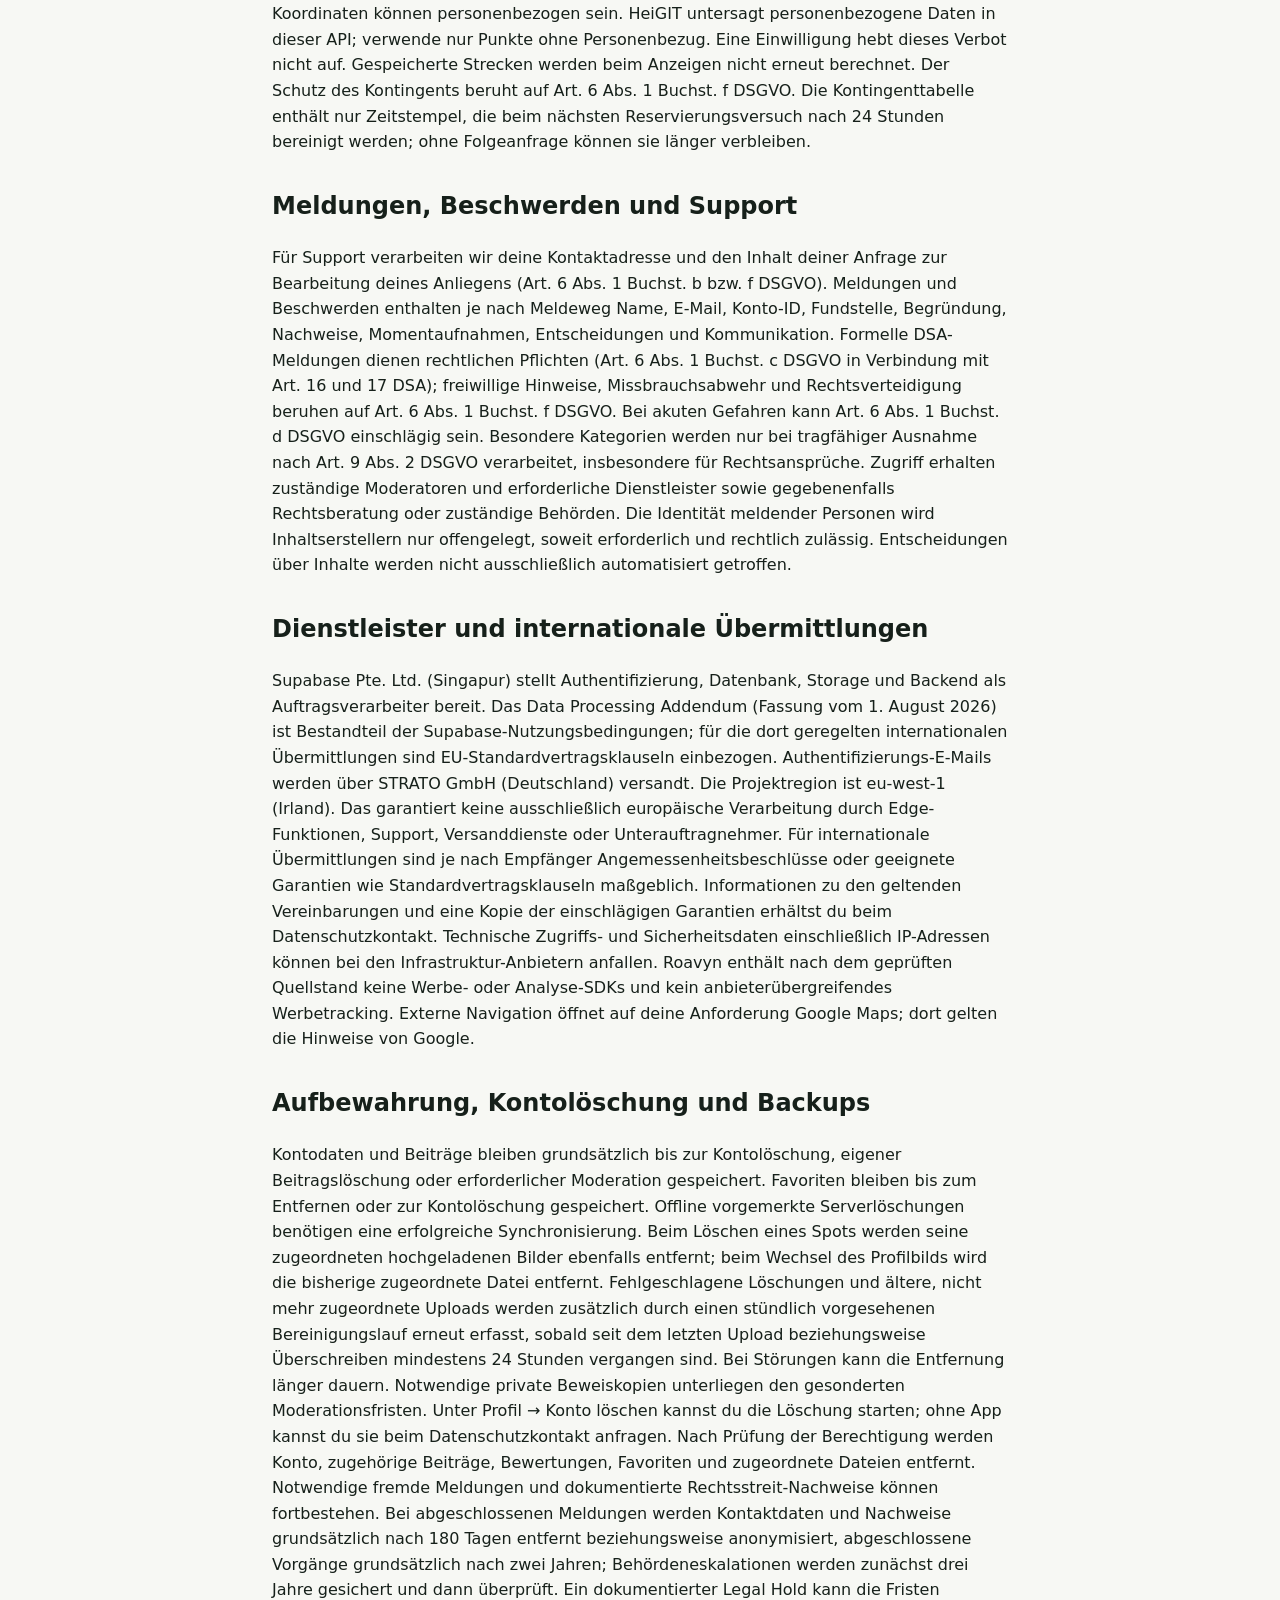
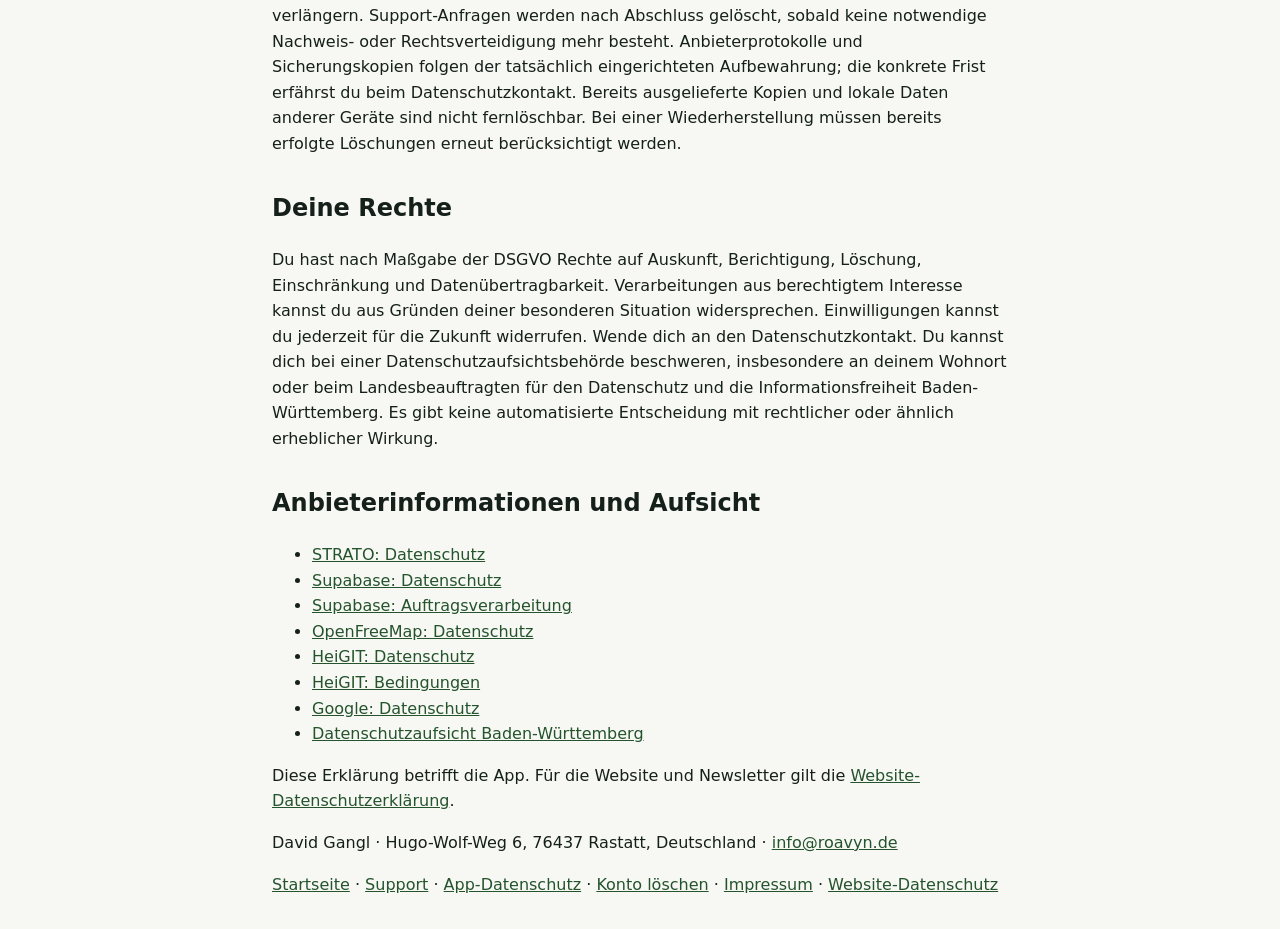
==== commit 201c4909: "Specify grace period after image overwrites" ====
--- a/app-datenschutz/index.html
+++ b/app-datenschutz/index.html
@@ -1,2 +1,2 @@
 <!doctype html>
-<html lang="de"><meta charset="utf-8"><meta name="viewport" content="width=device-width, initial-scale=1"><title>App-Datenschutz – Roavyn</title><style>body{margin:0 auto;max-width:46rem;padding:2rem 1.25rem;font:1rem/1.6 system-ui,sans-serif;color:#16201a;background:#f7f8f4}a{color:#24532c}h2{margin-top:2rem}</style><main><h1>Datenschutzerklärung der Roavyn-App</h1><p>Stand: 15. November 2026</p><h2>Verantwortlicher</h2><p>David Gangl, Hugo-Wolf-Weg 6, 76437 Rastatt, Deutschland. Datenschutzkontakt: <a href="mailto:info@roavyn.de">info@roavyn.de</a>.</p><h2>Konto und Profil</h2><p>Für Registrierung, Anmeldung, Passwortwiederherstellung und Kontoverwaltung verarbeiten wir E-Mail-Adresse, Passwort über Supabase Auth, Konto-ID, Sitzungsdaten, Anzeigename und optional ein Profilbild. Zweck ist die Bereitstellung deines Kontos (Art. 6 Abs. 1 Buchst. b DSGVO). Sicherheitsmaßnahmen und Missbrauchsabwehr beruhen auf Art. 6 Abs. 1 Buchst. f DSGVO. Ohne Konto kannst du die lokalen Funktionen nutzen. Für Online-Veröffentlichungen und neue Straßenrouten ist eine Anmeldung erforderlich. Authentifizierungs-E-Mails werden über den SMTP-Dienst der STRATO GmbH, Otto-Ostrowski-Straße 7, 10249 Berlin, Deutschland, zugestellt. STRATO verarbeitet dafür Empfängeradresse, E-Mail-Inhalt einschließlich Bestätigungs- oder Wiederherstellungslinks und technische Zustelldaten in unserem Auftrag.</p><h2>Beiträge, Fotos, Bewertungen und Favoriten</h2><p>Spots, Strecken, Beschreibungen, Fotos, Bewertungen, Anzeigename und Profilbild können anderen Nutzern öffentlich angezeigt werden. Veröffentlichungen sind deiner Konto-ID zugeordnet. Spot-Koordinaten, Routenpunkte und Straßenverläufe werden gespeichert. Favoriten werden für angemeldete Konten mit Supabase synchronisiert und nicht als öffentliche Favoritenliste angeboten. Grundlage ist Art. 6 Abs. 1 Buchst. b DSGVO. Fotos und Veröffentlichungen sind freiwillig. Lade nur Inhalte hoch, die du teilen darfst, und keine privaten Adressen, Personen ohne Rechtsgrundlage oder sensiblen Aufenthaltsorte. Öffentlich ausgelieferte Bilder und Beiträge können von Dritten kopiert werden.</p><h2>Lokale Speicherung und Geräteberechtigungen</h2><p>Roavyn speichert Inhalte, Favoriten, Bilddateien und ausstehende Änderungen auf dem Gerät. Angemeldete Änderungen werden bei bestehender Verbindung nachgesendet; Gastentwürfe werden nicht ungefragt veröffentlicht. Native Anmeldedaten werden über SecureStore gespeichert, Web-Anmeldedaten im Browser-Speicher. Die Fotoauswahl benötigt eine Geräteberechtigung; übertragen werden die ausgewählten Bilder für die gewünschte Veröffentlichung. Der aktuelle Fotoweg verwendet die Mediathek und lädt keine Videos oder Audiodaten hoch. Gerätestandort wird nach Berechtigung für Karten und Punktwahl genutzt; es gibt keine Hintergrundaufzeichnung. Du kannst Berechtigungen in den Systemeinstellungen widerrufen (Art. 6 Abs. 1 Buchst. a DSGVO). Manuelle Punktwahl bleibt möglich.</p><h2>Karten und Straßenberechnung</h2><p>Das Gerät lädt Kartendaten direkt von OpenFreeMap (Hyperknot Software Kft., Ungarn). Dabei werden IP-Adresse, technische Verbindungsdaten und Kartenausschnitte übermittelt. OpenFreeMap kann Cloudflare einsetzen. Laut Anbieter enthalten reguläre Zugriffsprotokolle keine IP-Adressen, Fehlerprotokolle können sie sieben Tage und Sicherheitsprotokolle bis zu 30 Tage enthalten. Neue Straßenrouten und Änderungen der Routenpunkte werden nach Anmeldung über unsere Supabase-Funktion bei openrouteservice (HeiGIT gGmbH, Deutschland) berechnet. An HeiGIT gehen Koordinaten und Routing-Optionen mit dem Betreiber-Key, keine Roavyn-Konto-ID, Beschreibung oder Nutzertokens. Grundlage ist die angeforderte Funktion (Art. 6 Abs. 1 Buchst. b DSGVO). Koordinaten können personenbezogen sein. HeiGIT untersagt personenbezogene Daten in dieser API; verwende nur Punkte ohne Personenbezug. Eine Einwilligung hebt dieses Verbot nicht auf. Gespeicherte Strecken werden beim Anzeigen nicht erneut berechnet. Der Schutz des Kontingents beruht auf Art. 6 Abs. 1 Buchst. f DSGVO. Die Kontingenttabelle enthält nur Zeitstempel, die beim nächsten Reservierungsversuch nach 24 Stunden bereinigt werden; ohne Folgeanfrage können sie länger verbleiben.</p><h2>Meldungen, Beschwerden und Support</h2><p>Für Support verarbeiten wir deine Kontaktadresse und den Inhalt deiner Anfrage zur Bearbeitung deines Anliegens (Art. 6 Abs. 1 Buchst. b bzw. f DSGVO). Meldungen und Beschwerden enthalten je nach Meldeweg Name, E-Mail, Konto-ID, Fundstelle, Begründung, Nachweise, Momentaufnahmen, Entscheidungen und Kommunikation. Formelle DSA-Meldungen dienen rechtlichen Pflichten (Art. 6 Abs. 1 Buchst. c DSGVO in Verbindung mit Art. 16 und 17 DSA); freiwillige Hinweise, Missbrauchsabwehr und Rechtsverteidigung beruhen auf Art. 6 Abs. 1 Buchst. f DSGVO. Bei akuten Gefahren kann Art. 6 Abs. 1 Buchst. d DSGVO einschlägig sein. Besondere Kategorien werden nur bei tragfähiger Ausnahme nach Art. 9 Abs. 2 DSGVO verarbeitet, insbesondere für Rechtsansprüche. Zugriff erhalten zuständige Moderatoren und erforderliche Dienstleister sowie gegebenenfalls Rechtsberatung oder zuständige Behörden. Die Identität meldender Personen wird Inhaltserstellern nur offengelegt, soweit erforderlich und rechtlich zulässig. Entscheidungen über Inhalte werden nicht ausschließlich automatisiert getroffen.</p><h2>Dienstleister und internationale Übermittlungen</h2><p>Supabase Pte. Ltd. (Singapur) stellt Authentifizierung, Datenbank, Storage und Backend als Auftragsverarbeiter bereit. Das Data Processing Addendum (Fassung vom 1. August 2026) ist Bestandteil der Supabase-Nutzungsbedingungen; für die dort geregelten internationalen Übermittlungen sind EU-Standardvertragsklauseln einbezogen. Authentifizierungs-E-Mails werden über STRATO GmbH (Deutschland) versandt. Die Projektregion ist eu-west-1 (Irland). Das garantiert keine ausschließlich europäische Verarbeitung durch Edge-Funktionen, Support, Versanddienste oder Unterauftragnehmer. Für internationale Übermittlungen sind je nach Empfänger Angemessenheitsbeschlüsse oder geeignete Garantien wie Standardvertragsklauseln maßgeblich. Informationen zu den geltenden Vereinbarungen und eine Kopie der einschlägigen Garantien erhältst du beim Datenschutzkontakt. Technische Zugriffs- und Sicherheitsdaten einschließlich IP-Adressen können bei den Infrastruktur-Anbietern anfallen. Roavyn enthält nach dem geprüften Quellstand keine Werbe- oder Analyse-SDKs und kein anbieterübergreifendes Werbetracking. Externe Navigation öffnet auf deine Anforderung Google Maps; dort gelten die Hinweise von Google.</p><h2>Aufbewahrung, Kontolöschung und Backups</h2><p>Kontodaten und Beiträge bleiben grundsätzlich bis zur Kontolöschung, eigener Beitragslöschung oder erforderlicher Moderation gespeichert. Favoriten bleiben bis zum Entfernen oder zur Kontolöschung gespeichert. Offline vorgemerkte Serverlöschungen benötigen eine erfolgreiche Synchronisierung. Beim Löschen eines Spots werden seine zugeordneten hochgeladenen Bilder ebenfalls entfernt; beim Wechsel des Profilbilds wird die bisherige zugeordnete Datei entfernt. Fehlgeschlagene Löschungen und ältere, nicht mehr zugeordnete Uploads werden zusätzlich durch einen stündlich vorgesehenen Bereinigungslauf erneut erfasst, sobald seit dem Upload mindestens 24 Stunden vergangen sind. Bei Störungen kann die Entfernung länger dauern. Notwendige private Beweiskopien unterliegen den gesonderten Moderationsfristen. Unter Profil → Konto löschen kannst du die Löschung starten; ohne App kannst du sie beim Datenschutzkontakt anfragen. Nach Prüfung der Berechtigung werden Konto, zugehörige Beiträge, Bewertungen, Favoriten und zugeordnete Dateien entfernt. Notwendige fremde Meldungen und dokumentierte Rechtsstreit-Nachweise können fortbestehen. Bei abgeschlossenen Meldungen werden Kontaktdaten und Nachweise grundsätzlich nach 180 Tagen entfernt beziehungsweise anonymisiert, abgeschlossene Vorgänge grundsätzlich nach zwei Jahren; Behördeneskalationen werden zunächst drei Jahre gesichert und dann überprüft. Ein dokumentierter Legal Hold kann die Fristen verlängern. Support-Anfragen werden nach Abschluss gelöscht, sobald keine notwendige Nachweis- oder Rechtsverteidigung mehr besteht. Anbieterprotokolle und Sicherungskopien folgen der tatsächlich eingerichteten Aufbewahrung; die konkrete Frist erfährst du beim Datenschutzkontakt. Bereits ausgelieferte Kopien und lokale Daten anderer Geräte sind nicht fernlöschbar. Bei einer Wiederherstellung müssen bereits erfolgte Löschungen erneut berücksichtigt werden.</p><h2>Deine Rechte</h2><p>Du hast nach Maßgabe der DSGVO Rechte auf Auskunft, Berichtigung, Löschung, Einschränkung und Datenübertragbarkeit. Verarbeitungen aus berechtigtem Interesse kannst du aus Gründen deiner besonderen Situation widersprechen. Einwilligungen kannst du jederzeit für die Zukunft widerrufen. Wende dich an den Datenschutzkontakt. Du kannst dich bei einer Datenschutzaufsichtsbehörde beschweren, insbesondere an deinem Wohnort oder beim Landesbeauftragten für den Datenschutz und die Informationsfreiheit Baden-Württemberg. Es gibt keine automatisierte Entscheidung mit rechtlicher oder ähnlich erheblicher Wirkung.</p><h2>Anbieterinformationen und Aufsicht</h2><ul><li><a href="https://www.strato.de/datenschutz/">STRATO: Datenschutz</a></li><li><a href="https://supabase.com/privacy">Supabase: Datenschutz</a></li><li><a href="https://supabase.com/legal/dpa">Supabase: Auftragsverarbeitung</a></li><li><a href="https://openfreemap.org/privacy/">OpenFreeMap: Datenschutz</a></li><li><a href="https://heigit.org/privacy-policy/">HeiGIT: Datenschutz</a></li><li><a href="https://account.heigit.org/info/tos">HeiGIT: Bedingungen</a></li><li><a href="https://policies.google.com/privacy">Google: Datenschutz</a></li><li><a href="https://www.baden-wuerttemberg.datenschutz.de/">Datenschutzaufsicht Baden-Württemberg</a></li></ul><p>Diese Erklärung betrifft die App. Für die Website und Newsletter gilt die <a href="/datenschutz.html">Website-Datenschutzerklärung</a>.</p><footer><p>David Gangl · Hugo-Wolf-Weg 6, 76437 Rastatt, Deutschland · <a href="mailto:info@roavyn.de">info@roavyn.de</a></p><nav aria-label="Support und Rechtliches"><a href="/">Startseite</a> · <a href="/support/">Support</a> · <a href="/app-datenschutz/">App-Datenschutz</a> · <a href="/konto-loeschen/">Konto löschen</a> · <a href="/impressum.html">Impressum</a> · <a href="/datenschutz.html">Website-Datenschutz</a></nav></footer></main></html>
+<html lang="de"><meta charset="utf-8"><meta name="viewport" content="width=device-width, initial-scale=1"><title>App-Datenschutz – Roavyn</title><style>body{margin:0 auto;max-width:46rem;padding:2rem 1.25rem;font:1rem/1.6 system-ui,sans-serif;color:#16201a;background:#f7f8f4}a{color:#24532c}h2{margin-top:2rem}</style><main><h1>Datenschutzerklärung der Roavyn-App</h1><p>Stand: 15. November 2026</p><h2>Verantwortlicher</h2><p>David Gangl, Hugo-Wolf-Weg 6, 76437 Rastatt, Deutschland. Datenschutzkontakt: <a href="mailto:info@roavyn.de">info@roavyn.de</a>.</p><h2>Konto und Profil</h2><p>Für Registrierung, Anmeldung, Passwortwiederherstellung und Kontoverwaltung verarbeiten wir E-Mail-Adresse, Passwort über Supabase Auth, Konto-ID, Sitzungsdaten, Anzeigename und optional ein Profilbild. Zweck ist die Bereitstellung deines Kontos (Art. 6 Abs. 1 Buchst. b DSGVO). Sicherheitsmaßnahmen und Missbrauchsabwehr beruhen auf Art. 6 Abs. 1 Buchst. f DSGVO. Ohne Konto kannst du die lokalen Funktionen nutzen. Für Online-Veröffentlichungen und neue Straßenrouten ist eine Anmeldung erforderlich. Authentifizierungs-E-Mails werden über den SMTP-Dienst der STRATO GmbH, Otto-Ostrowski-Straße 7, 10249 Berlin, Deutschland, zugestellt. STRATO verarbeitet dafür Empfängeradresse, E-Mail-Inhalt einschließlich Bestätigungs- oder Wiederherstellungslinks und technische Zustelldaten in unserem Auftrag.</p><h2>Beiträge, Fotos, Bewertungen und Favoriten</h2><p>Spots, Strecken, Beschreibungen, Fotos, Bewertungen, Anzeigename und Profilbild können anderen Nutzern öffentlich angezeigt werden. Veröffentlichungen sind deiner Konto-ID zugeordnet. Spot-Koordinaten, Routenpunkte und Straßenverläufe werden gespeichert. Favoriten werden für angemeldete Konten mit Supabase synchronisiert und nicht als öffentliche Favoritenliste angeboten. Grundlage ist Art. 6 Abs. 1 Buchst. b DSGVO. Fotos und Veröffentlichungen sind freiwillig. Lade nur Inhalte hoch, die du teilen darfst, und keine privaten Adressen, Personen ohne Rechtsgrundlage oder sensiblen Aufenthaltsorte. Öffentlich ausgelieferte Bilder und Beiträge können von Dritten kopiert werden.</p><h2>Lokale Speicherung und Geräteberechtigungen</h2><p>Roavyn speichert Inhalte, Favoriten, Bilddateien und ausstehende Änderungen auf dem Gerät. Angemeldete Änderungen werden bei bestehender Verbindung nachgesendet; Gastentwürfe werden nicht ungefragt veröffentlicht. Native Anmeldedaten werden über SecureStore gespeichert, Web-Anmeldedaten im Browser-Speicher. Die Fotoauswahl benötigt eine Geräteberechtigung; übertragen werden die ausgewählten Bilder für die gewünschte Veröffentlichung. Der aktuelle Fotoweg verwendet die Mediathek und lädt keine Videos oder Audiodaten hoch. Gerätestandort wird nach Berechtigung für Karten und Punktwahl genutzt; es gibt keine Hintergrundaufzeichnung. Du kannst Berechtigungen in den Systemeinstellungen widerrufen (Art. 6 Abs. 1 Buchst. a DSGVO). Manuelle Punktwahl bleibt möglich.</p><h2>Karten und Straßenberechnung</h2><p>Das Gerät lädt Kartendaten direkt von OpenFreeMap (Hyperknot Software Kft., Ungarn). Dabei werden IP-Adresse, technische Verbindungsdaten und Kartenausschnitte übermittelt. OpenFreeMap kann Cloudflare einsetzen. Laut Anbieter enthalten reguläre Zugriffsprotokolle keine IP-Adressen, Fehlerprotokolle können sie sieben Tage und Sicherheitsprotokolle bis zu 30 Tage enthalten. Neue Straßenrouten und Änderungen der Routenpunkte werden nach Anmeldung über unsere Supabase-Funktion bei openrouteservice (HeiGIT gGmbH, Deutschland) berechnet. An HeiGIT gehen Koordinaten und Routing-Optionen mit dem Betreiber-Key, keine Roavyn-Konto-ID, Beschreibung oder Nutzertokens. Grundlage ist die angeforderte Funktion (Art. 6 Abs. 1 Buchst. b DSGVO). Koordinaten können personenbezogen sein. HeiGIT untersagt personenbezogene Daten in dieser API; verwende nur Punkte ohne Personenbezug. Eine Einwilligung hebt dieses Verbot nicht auf. Gespeicherte Strecken werden beim Anzeigen nicht erneut berechnet. Der Schutz des Kontingents beruht auf Art. 6 Abs. 1 Buchst. f DSGVO. Die Kontingenttabelle enthält nur Zeitstempel, die beim nächsten Reservierungsversuch nach 24 Stunden bereinigt werden; ohne Folgeanfrage können sie länger verbleiben.</p><h2>Meldungen, Beschwerden und Support</h2><p>Für Support verarbeiten wir deine Kontaktadresse und den Inhalt deiner Anfrage zur Bearbeitung deines Anliegens (Art. 6 Abs. 1 Buchst. b bzw. f DSGVO). Meldungen und Beschwerden enthalten je nach Meldeweg Name, E-Mail, Konto-ID, Fundstelle, Begründung, Nachweise, Momentaufnahmen, Entscheidungen und Kommunikation. Formelle DSA-Meldungen dienen rechtlichen Pflichten (Art. 6 Abs. 1 Buchst. c DSGVO in Verbindung mit Art. 16 und 17 DSA); freiwillige Hinweise, Missbrauchsabwehr und Rechtsverteidigung beruhen auf Art. 6 Abs. 1 Buchst. f DSGVO. Bei akuten Gefahren kann Art. 6 Abs. 1 Buchst. d DSGVO einschlägig sein. Besondere Kategorien werden nur bei tragfähiger Ausnahme nach Art. 9 Abs. 2 DSGVO verarbeitet, insbesondere für Rechtsansprüche. Zugriff erhalten zuständige Moderatoren und erforderliche Dienstleister sowie gegebenenfalls Rechtsberatung oder zuständige Behörden. Die Identität meldender Personen wird Inhaltserstellern nur offengelegt, soweit erforderlich und rechtlich zulässig. Entscheidungen über Inhalte werden nicht ausschließlich automatisiert getroffen.</p><h2>Dienstleister und internationale Übermittlungen</h2><p>Supabase Pte. Ltd. (Singapur) stellt Authentifizierung, Datenbank, Storage und Backend als Auftragsverarbeiter bereit. Das Data Processing Addendum (Fassung vom 1. August 2026) ist Bestandteil der Supabase-Nutzungsbedingungen; für die dort geregelten internationalen Übermittlungen sind EU-Standardvertragsklauseln einbezogen. Authentifizierungs-E-Mails werden über STRATO GmbH (Deutschland) versandt. Die Projektregion ist eu-west-1 (Irland). Das garantiert keine ausschließlich europäische Verarbeitung durch Edge-Funktionen, Support, Versanddienste oder Unterauftragnehmer. Für internationale Übermittlungen sind je nach Empfänger Angemessenheitsbeschlüsse oder geeignete Garantien wie Standardvertragsklauseln maßgeblich. Informationen zu den geltenden Vereinbarungen und eine Kopie der einschlägigen Garantien erhältst du beim Datenschutzkontakt. Technische Zugriffs- und Sicherheitsdaten einschließlich IP-Adressen können bei den Infrastruktur-Anbietern anfallen. Roavyn enthält nach dem geprüften Quellstand keine Werbe- oder Analyse-SDKs und kein anbieterübergreifendes Werbetracking. Externe Navigation öffnet auf deine Anforderung Google Maps; dort gelten die Hinweise von Google.</p><h2>Aufbewahrung, Kontolöschung und Backups</h2><p>Kontodaten und Beiträge bleiben grundsätzlich bis zur Kontolöschung, eigener Beitragslöschung oder erforderlicher Moderation gespeichert. Favoriten bleiben bis zum Entfernen oder zur Kontolöschung gespeichert. Offline vorgemerkte Serverlöschungen benötigen eine erfolgreiche Synchronisierung. Beim Löschen eines Spots werden seine zugeordneten hochgeladenen Bilder ebenfalls entfernt; beim Wechsel des Profilbilds wird die bisherige zugeordnete Datei entfernt. Fehlgeschlagene Löschungen und ältere, nicht mehr zugeordnete Uploads werden zusätzlich durch einen stündlich vorgesehenen Bereinigungslauf erneut erfasst, sobald seit dem letzten Upload beziehungsweise Überschreiben mindestens 24 Stunden vergangen sind. Bei Störungen kann die Entfernung länger dauern. Notwendige private Beweiskopien unterliegen den gesonderten Moderationsfristen. Unter Profil → Konto löschen kannst du die Löschung starten; ohne App kannst du sie beim Datenschutzkontakt anfragen. Nach Prüfung der Berechtigung werden Konto, zugehörige Beiträge, Bewertungen, Favoriten und zugeordnete Dateien entfernt. Notwendige fremde Meldungen und dokumentierte Rechtsstreit-Nachweise können fortbestehen. Bei abgeschlossenen Meldungen werden Kontaktdaten und Nachweise grundsätzlich nach 180 Tagen entfernt beziehungsweise anonymisiert, abgeschlossene Vorgänge grundsätzlich nach zwei Jahren; Behördeneskalationen werden zunächst drei Jahre gesichert und dann überprüft. Ein dokumentierter Legal Hold kann die Fristen verlängern. Support-Anfragen werden nach Abschluss gelöscht, sobald keine notwendige Nachweis- oder Rechtsverteidigung mehr besteht. Anbieterprotokolle und Sicherungskopien folgen der tatsächlich eingerichteten Aufbewahrung; die konkrete Frist erfährst du beim Datenschutzkontakt. Bereits ausgelieferte Kopien und lokale Daten anderer Geräte sind nicht fernlöschbar. Bei einer Wiederherstellung müssen bereits erfolgte Löschungen erneut berücksichtigt werden.</p><h2>Deine Rechte</h2><p>Du hast nach Maßgabe der DSGVO Rechte auf Auskunft, Berichtigung, Löschung, Einschränkung und Datenübertragbarkeit. Verarbeitungen aus berechtigtem Interesse kannst du aus Gründen deiner besonderen Situation widersprechen. Einwilligungen kannst du jederzeit für die Zukunft widerrufen. Wende dich an den Datenschutzkontakt. Du kannst dich bei einer Datenschutzaufsichtsbehörde beschweren, insbesondere an deinem Wohnort oder beim Landesbeauftragten für den Datenschutz und die Informationsfreiheit Baden-Württemberg. Es gibt keine automatisierte Entscheidung mit rechtlicher oder ähnlich erheblicher Wirkung.</p><h2>Anbieterinformationen und Aufsicht</h2><ul><li><a href="https://www.strato.de/datenschutz/">STRATO: Datenschutz</a></li><li><a href="https://supabase.com/privacy">Supabase: Datenschutz</a></li><li><a href="https://supabase.com/legal/dpa">Supabase: Auftragsverarbeitung</a></li><li><a href="https://openfreemap.org/privacy/">OpenFreeMap: Datenschutz</a></li><li><a href="https://heigit.org/privacy-policy/">HeiGIT: Datenschutz</a></li><li><a href="https://account.heigit.org/info/tos">HeiGIT: Bedingungen</a></li><li><a href="https://policies.google.com/privacy">Google: Datenschutz</a></li><li><a href="https://www.baden-wuerttemberg.datenschutz.de/">Datenschutzaufsicht Baden-Württemberg</a></li></ul><p>Diese Erklärung betrifft die App. Für die Website und Newsletter gilt die <a href="/datenschutz.html">Website-Datenschutzerklärung</a>.</p><footer><p>David Gangl · Hugo-Wolf-Weg 6, 76437 Rastatt, Deutschland · <a href="mailto:info@roavyn.de">info@roavyn.de</a></p><nav aria-label="Support und Rechtliches"><a href="/">Startseite</a> · <a href="/support/">Support</a> · <a href="/app-datenschutz/">App-Datenschutz</a> · <a href="/konto-loeschen/">Konto löschen</a> · <a href="/impressum.html">Impressum</a> · <a href="/datenschutz.html">Website-Datenschutz</a></nav></footer></main></html>
